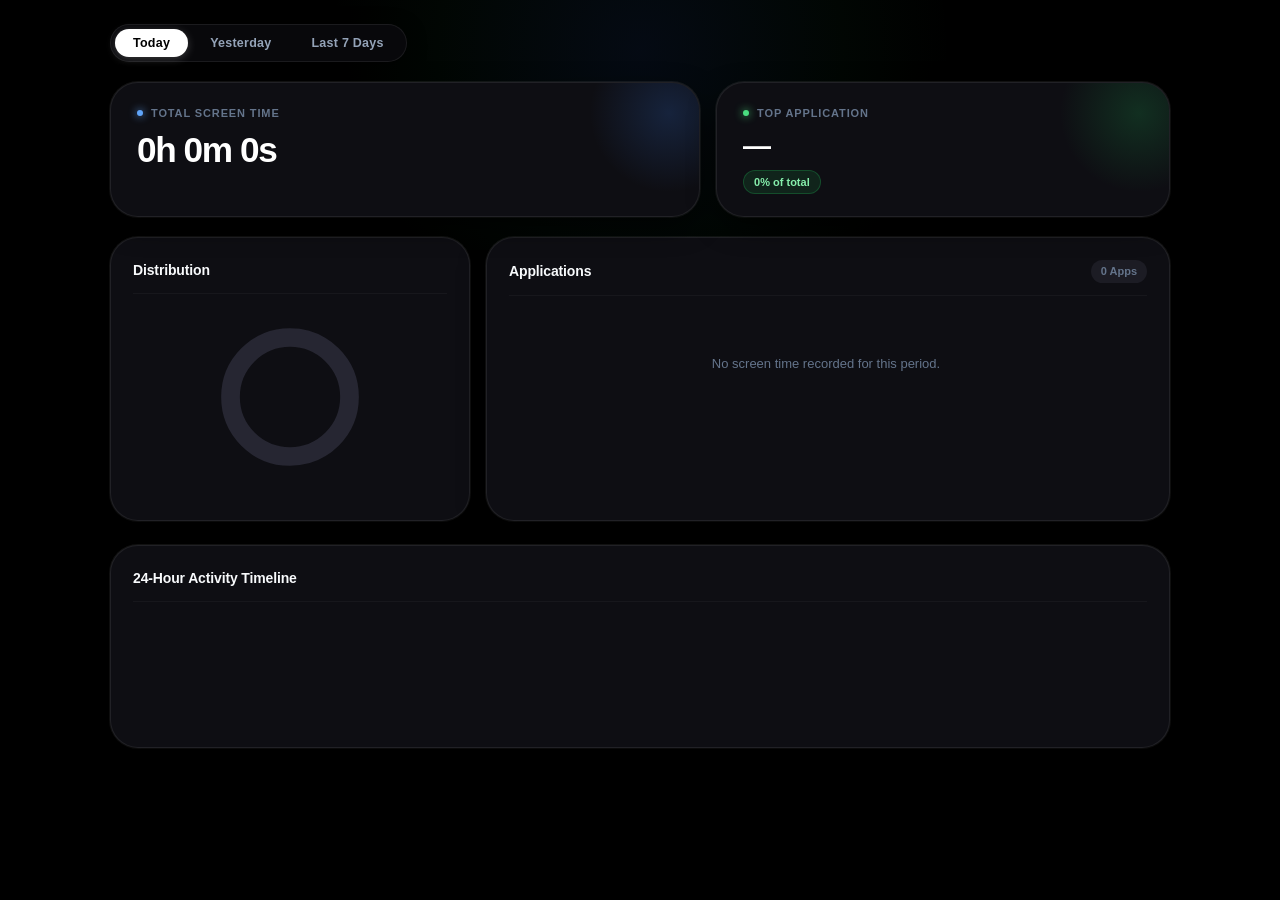
==== app/web/design1/index.html @ 98909b40 "feat: design1 AMOLED Material 3 Expressive UI trial" ====
<!DOCTYPE html>
<html lang="en">
<head>
  <meta charset="UTF-8">
  <meta name="viewport" content="width=device-width, initial-scale=1.0">
  <title>ScreenTime • AMOLED</title>
  <!-- Modular Feature Stylesheets -->
  <link rel="stylesheet" href="css/variables.css">
  <link rel="stylesheet" href="css/base.css">
  <link rel="stylesheet" href="css/components.css">
  <link rel="stylesheet" href="css/charts.css">
  <link rel="stylesheet" href="css/timeline.css">
</head>
<body>
  <div class="app-container">
    <!-- Floating Segmented Pill Tabs -->
    <div class="tabs-wrapper">
      <div class="segmented-pill-tabs">
        <button class="tab-pill active" data-range="today">Today</button>
        <button class="tab-pill" data-range="yesterday">Yesterday</button>
        <button class="tab-pill" data-range="7days">Last 7 Days</button>
      </div>
    </div>

    <!-- Asymmetric Hero Metric Cards -->
    <section class="metrics-banner">
      <div class="metric-hero-card primary-metric">
        <div class="metric-label-row">
          <span class="metric-micro-dot"></span>
          <span class="metric-label-text">Total Screen Time</span>
        </div>
        <div class="metric-display-num" id="totalTimeVal">0h 0m 0s</div>
      </div>

      <div class="metric-hero-card secondary-metric">
        <div class="metric-label-row">
          <span class="metric-micro-dot"></span>
          <span class="metric-label-text">Top Application</span>
        </div>
        <div class="metric-display-num" id="topAppVal">—</div>
        <div class="metric-chip-sub" id="topAppSub">0% of total</div>
      </div>
    </section>

    <!-- Main Content: Donut Gauge (Left) & Applications Flow (Right) -->
    <main class="dashboard-grid">
      <!-- Usage Distribution Panel -->
      <div class="m3-surface-card">
        <div class="card-header">
          <h2 class="card-title">Distribution</h2>
        </div>
        <div class="donut-gauge-wrapper">
          <div class="svg-donut-container">
            <svg id="donutSvg" viewBox="0 0 200 200" class="donut-svg">
              <circle cx="100" cy="100" r="70" class="donut-track-bg" />
              <g id="donutSegments"></g>
            </svg>
          </div>
          <div class="legend-list" id="chartLegend"></div>
        </div>
      </div>

      <!-- Application Breakdown List -->
      <div class="m3-surface-card">
        <div class="card-header">
          <h2 class="card-title">Applications</h2>
          <span class="card-pill-tag" id="appCountTag">0 Apps</span>
        </div>
        <div class="apps-flow-scroll" id="appsList">
          <div class="empty-notice">No screen time recorded for this period.</div>
        </div>
      </div>
    </main>

    <!-- 24-Hour Activity Timeline Panel -->
    <section class="m3-surface-card timeline-card" id="timelineSection">
      <div class="card-header">
        <h2 class="card-title">24-Hour Activity Timeline</h2>
      </div>
      <div class="timeline-pillars-grid" id="timelineContainer"></div>
    </section>
  </div>

  <script src="app.js"></script>
</body>
</html>
---- app/web/design1/css/variables.css ----
/* ==========================================================================
   Material 3 Expressive - AMOLED Design Tokens & Variables
   Palette Intention: Black (True Void), Blue (Primary/Active), Green (Vitality/Top),
   Red (High Consumption/Alert), White (Pure Specular Contrast)
   ========================================================================== */

:root {
  /* Surface Layers (AMOLED Pitch Black Foundation) */
  --md-sys-color-background: #000000;
  --md-sys-color-surface: #050507;
  --md-sys-color-surface-dim: #020203;
  --md-sys-color-surface-container-lowest: #08080b;
  --md-sys-color-surface-container-low: #0e0e13;
  --md-sys-color-surface-container: #14141a;
  --md-sys-color-surface-container-high: #1c1c24;
  --md-sys-color-surface-container-highest: #262632;
  
  /* Specular Boundaries & Outlines */
  --md-sys-color-outline: rgba(255, 255, 255, 0.08);
  --md-sys-color-outline-variant: rgba(255, 255, 255, 0.04);
  --md-sys-color-outline-focus: rgba(59, 130, 246, 0.5);

  /* Primary Blue Palette (Focus, Interaction, Total Duration) */
  --color-blue-400: #60a5fa;
  --color-blue-500: #3b82f6;
  --color-blue-600: #2563eb;
  --color-blue-container: rgba(59, 130, 246, 0.12);
  --color-blue-on-container: #93c5fd;

  /* Vitality Green Palette (Top Application, Active Positive Status) */
  --color-green-400: #4ade80;
  --color-green-500: #22c55e;
  --color-green-600: #16a34a;
  --color-green-container: rgba(34, 197, 94, 0.12);
  --color-green-on-container: #86efac;

  /* Alert / High-Consumption Red Palette (Intense Screen Time Alerts) */
  --color-red-400: #f87171;
  --color-red-500: #ef4444;
  --color-red-600: #dc2626;
  --color-red-container: rgba(239, 68, 68, 0.12);
  --color-red-on-container: #fca5a5;

  /* Specular High-Contrast Whites & Neutrals */
  --color-white: #ffffff;
  --md-sys-color-on-surface: #f8fafc;
  --md-sys-color-on-surface-variant: #94a3b8;
  --md-sys-color-muted: #64748b;

  /* Typography Scale (Material 3 Expressive) */
  --font-family-display: -apple-system, BlinkMacSystemFont, "SF Pro Display", "Inter", "Roboto Flex", "Segoe UI", sans-serif;
  --font-family-body: -apple-system, BlinkMacSystemFont, "SF Pro Text", "Inter", "Roboto", "Segoe UI", sans-serif;
  
  /* Corner Shapes (M3 Expressive Organic Curvature) */
  --radius-xs: 6px;
  --radius-sm: 10px;
  --radius-md: 16px;
  --radius-lg: 22px;
  --radius-xl: 28px;
  --radius-full: 9999px;

  /* Ambient Glows & Elevations */
  --elevation-surface: 0 4px 20px -2px rgba(0, 0, 0, 0.7);
  --elevation-card: 0 10px 30px -5px rgba(0, 0, 0, 0.8), 0 0 0 1px var(--md-sys-color-outline);
  --glow-blue: 0 0 35px -5px rgba(59, 130, 246, 0.25);
  --glow-green: 0 0 35px -5px rgba(34, 197, 94, 0.25);
}
---- app/web/design1/css/base.css ----
/* ==========================================================================
   Base Styles, Resets & Canvas Architecture
   ========================================================================== */

* {
  box-sizing: border-box;
  margin: 0;
  padding: 0;
  -webkit-font-smoothing: antialiased;
  -moz-osx-font-smoothing: grayscale;
}

body {
  background-color: var(--md-sys-color-background);
  color: var(--md-sys-color-on-surface);
  font-family: var(--font-family-body);
  font-size: 14px;
  line-height: 1.5;
  min-height: 100vh;
  padding: 24px 16px 40px;
  display: flex;
  justify-content: center;
  position: relative;
  overflow-x: hidden;
}

/* Ambient Radial Canvas Lighting */
body::before {
  content: "";
  position: fixed;
  top: -150px;
  left: 50%;
  transform: translateX(-50%);
  width: 800px;
  height: 400px;
  background: radial-gradient(circle, rgba(59, 130, 246, 0.08) 0%, rgba(34, 197, 94, 0.03) 45%, transparent 70%);
  pointer-events: none;
  z-index: 0;
}

.app-container {
  width: 100%;
  max-width: 1060px;
  display: flex;
  flex-direction: column;
  gap: 20px;
  position: relative;
  z-index: 1;
}

/* Custom AMOLED Scrollbars */
::-webkit-scrollbar {
  width: 5px;
  height: 5px;
}

::-webkit-scrollbar-track {
  background: var(--md-sys-color-background);
}

::-webkit-scrollbar-thumb {
  background: var(--md-sys-color-surface-container-highest);
  border-radius: var(--radius-full);
}

::-webkit-scrollbar-thumb:hover {
  background: var(--md-sys-color-muted);
}

::selection {
  background: var(--color-blue-500);
  color: #ffffff;
}
---- app/web/design1/css/components.css ----
/* ==========================================================================
   Material 3 Expressive - Segmented Tabs & Hero Metric Cards
   ========================================================================== */

/* --------------------------------------------------------------------------
   Floating Pill Segmented Tabs Bar
   -------------------------------------------------------------------------- */
.tabs-wrapper {
  display: flex;
  justify-content: flex-start;
  align-items: center;
}

.segmented-pill-tabs {
  display: inline-flex;
  gap: 4px;
  background: var(--md-sys-color-surface-container-lowest);
  border: 1px solid var(--md-sys-color-outline);
  padding: 4px;
  border-radius: var(--radius-full);
  box-shadow: var(--elevation-surface);
}

.tab-pill {
  background: transparent;
  border: none;
  color: var(--md-sys-color-on-surface-variant);
  font-family: var(--font-family-body);
  font-size: 12.5px;
  font-weight: 600;
  letter-spacing: 0.02em;
  padding: 7px 18px;
  border-radius: var(--radius-full);
  cursor: pointer;
  transition: all 0.22s cubic-bezier(0.4, 0, 0.2, 1);
  user-select: none;
}

.tab-pill:hover {
  color: var(--color-white);
  background: rgba(255, 255, 255, 0.04);
}

.tab-pill.active {
  background: var(--color-white);
  color: #000000;
  font-weight: 700;
  box-shadow: 0 2px 10px rgba(255, 255, 255, 0.2);
}

/* --------------------------------------------------------------------------
   Hero Metric Cards (Asymmetric 2-Column Banner)
   -------------------------------------------------------------------------- */
.metrics-banner {
  display: grid;
  grid-template-columns: 1.3fr 1fr;
  gap: 16px;
}

@media (max-width: 740px) {
  .metrics-banner {
    grid-template-columns: 1fr;
  }
}

.metric-hero-card {
  background: var(--md-sys-color-surface-container-low);
  border: 1px solid var(--md-sys-color-outline);
  border-radius: var(--radius-xl);
  padding: 22px 26px;
  position: relative;
  overflow: hidden;
  box-shadow: var(--elevation-card);
  transition: border-color 0.25s ease, transform 0.25s ease;
}

.metric-hero-card:hover {
  border-color: rgba(255, 255, 255, 0.16);
  transform: translateY(-2px);
}

/* Total Time Highlight Glow */
.metric-hero-card.primary-metric::after {
  content: "";
  position: absolute;
  top: -50px;
  right: -50px;
  width: 160px;
  height: 160px;
  background: radial-gradient(circle, rgba(59, 130, 246, 0.18) 0%, transparent 70%);
  pointer-events: none;
}

/* Top App Vitality Glow */
.metric-hero-card.secondary-metric::after {
  content: "";
  position: absolute;
  top: -50px;
  right: -50px;
  width: 160px;
  height: 160px;
  background: radial-gradient(circle, rgba(34, 197, 94, 0.18) 0%, transparent 70%);
  pointer-events: none;
}

.metric-label-row {
  display: flex;
  align-items: center;
  gap: 8px;
  margin-bottom: 8px;
}

.metric-micro-dot {
  width: 6px;
  height: 6px;
  border-radius: var(--radius-full);
}

.primary-metric .metric-micro-dot {
  background: var(--color-blue-400);
  box-shadow: 0 0 8px var(--color-blue-400);
}

.secondary-metric .metric-micro-dot {
  background: var(--color-green-400);
  box-shadow: 0 0 8px var(--color-green-400);
}

.metric-label-text {
  font-size: 11px;
  font-weight: 700;
  text-transform: uppercase;
  letter-spacing: 0.08em;
  color: var(--md-sys-color-muted);
}

.metric-display-num {
  font-family: var(--font-family-display);
  font-size: 2.2rem;
  font-weight: 800;
  letter-spacing: -0.04em;
  color: var(--color-white);
  line-height: 1.15;
  font-feature-settings: "tnum" 1;
}

.primary-metric .metric-display-num {
  background: linear-gradient(135deg, #ffffff 40%, var(--color-blue-400) 100%);
  -webkit-background-clip: text;
  -webkit-text-fill-color: transparent;
}

.secondary-metric .metric-display-num {
  font-size: 1.75rem;
  white-space: nowrap;
  overflow: hidden;
  text-overflow: ellipsis;
}

.metric-chip-sub {
  display: inline-flex;
  align-items: center;
  gap: 6px;
  margin-top: 8px;
  background: var(--color-green-container);
  border: 1px solid rgba(34, 197, 94, 0.25);
  color: var(--color-green-on-container);
  font-size: 11px;
  font-weight: 700;
  padding: 3px 10px;
  border-radius: var(--radius-full);
}
---- app/web/design1/css/charts.css ----
/* ==========================================================================
   Material 3 Expressive - Charts, Donut Gauge & Application Breakdown
   ========================================================================== */

/* --------------------------------------------------------------------------
   Main 2-Column Dashboard Grid
   -------------------------------------------------------------------------- */
.dashboard-grid {
  display: grid;
  grid-template-columns: 360px 1fr;
  gap: 16px;
}

@media (max-width: 860px) {
  .dashboard-grid {
    grid-template-columns: 1fr;
  }
}

.m3-surface-card {
  background: var(--md-sys-color-surface-container-low);
  border: 1px solid var(--md-sys-color-outline);
  border-radius: var(--radius-xl);
  padding: 22px;
  box-shadow: var(--elevation-card);
  display: flex;
  flex-direction: column;
}

.card-header {
  display: flex;
  justify-content: space-between;
  align-items: center;
  margin-bottom: 18px;
  padding-bottom: 12px;
  border-bottom: 1px solid var(--md-sys-color-outline-variant);
}

.card-title {
  font-family: var(--font-family-display);
  font-size: 14px;
  font-weight: 700;
  letter-spacing: -0.01em;
  color: var(--md-sys-color-on-surface);
}

.card-pill-tag {
  font-size: 11px;
  font-weight: 700;
  color: var(--md-sys-color-muted);
  background: var(--md-sys-color-surface-container-high);
  padding: 3px 10px;
  border-radius: var(--radius-full);
}

/* --------------------------------------------------------------------------
   SVG Donut Gauge & Legend (Left Panel)
   -------------------------------------------------------------------------- */
.donut-gauge-wrapper {
  display: flex;
  flex-direction: column;
  align-items: center;
  gap: 16px;
}

.svg-donut-container {
  width: 170px;
  height: 170px;
  position: relative;
}

.donut-svg {
  width: 100%;
  height: 100%;
  transform: rotate(-90deg);
}

.donut-track-bg {
  fill: none;
  stroke: var(--md-sys-color-surface-container-highest);
  stroke-width: 22;
}

.donut-arc-segment {
  fill: none;
  stroke-width: 22;
  stroke-linecap: round;
  transition: stroke-dasharray 0.5s cubic-bezier(0.4, 0, 0.2, 1);
}

/* Compact Vertical Legend */
.legend-list {
  width: 100%;
  display: flex;
  flex-direction: column;
  gap: 6px;
  max-height: 260px;
  overflow-y: auto;
  padding-right: 2px;
}

.legend-row {
  display: flex;
  justify-content: space-between;
  align-items: center;
  font-size: 12px;
  padding: 4px 6px;
  border-radius: var(--radius-xs);
  transition: background 0.15s;
}

.legend-row:hover {
  background: rgba(255, 255, 255, 0.03);
}

.legend-left {
  display: flex;
  align-items: center;
  gap: 8px;
  overflow: hidden;
  text-overflow: ellipsis;
  white-space: nowrap;
}

.legend-squircle {
  width: 9px;
  height: 9px;
  border-radius: 3px;
  flex-shrink: 0;
}

.legend-app-name {
  color: var(--md-sys-color-on-surface-variant);
  overflow: hidden;
  text-overflow: ellipsis;
  white-space: nowrap;
  font-weight: 500;
}

.legend-pct-val {
  font-family: var(--font-family-display);
  font-weight: 700;
  color: var(--color-white);
  font-feature-settings: "tnum" 1;
}

/* --------------------------------------------------------------------------
   Ranked Application Breakdown List (Right Panel)
   -------------------------------------------------------------------------- */
.apps-flow-scroll {
  display: flex;
  flex-direction: column;
  gap: 8px;
  max-height: 420px;
  overflow-y: auto;
  padding-right: 4px;
}

.app-card-row {
  display: flex;
  flex-direction: column;
  gap: 6px;
  background: var(--md-sys-color-surface-container);
  border: 1px solid var(--md-sys-color-outline-variant);
  padding: 10px 14px;
  border-radius: var(--radius-md);
  transition: all 0.2s cubic-bezier(0.4, 0, 0.2, 1);
}

.app-card-row:hover {
  background: var(--md-sys-color-surface-container-high);
  border-color: rgba(255, 255, 255, 0.12);
  transform: translateX(2px);
}

.app-card-meta-line {
  display: flex;
  justify-content: space-between;
  align-items: center;
}

.app-meta-left {
  display: flex;
  align-items: center;
  gap: 10px;
}

.app-vertical-pill {
  width: 4px;
  height: 24px;
  border-radius: var(--radius-full);
  flex-shrink: 0;
}

.app-title-group {
  display: flex;
  flex-direction: column;
}

.app-primary-name {
  font-size: 13px;
  font-weight: 600;
  color: var(--color-white);
}

.app-exe-subtext {
  font-size: 10.5px;
  color: var(--md-sys-color-muted);
}

.app-metrics-right {
  display: flex;
  align-items: center;
  gap: 8px;
}

.app-duration-val {
  font-family: var(--font-family-display);
  font-size: 13px;
  font-weight: 700;
  color: var(--color-white);
  font-feature-settings: "tnum" 1;
}

.app-pct-pill-tag {
  font-size: 10.5px;
  font-weight: 700;
  background: var(--md-sys-color-surface-container-highest);
  color: var(--color-blue-400);
  padding: 2px 7px;
  border-radius: var(--radius-full);
  min-width: 42px;
  text-align: center;
}

/* Expressive Progress Track */
.m3-progress-track {
  width: 100%;
  height: 4px;
  background: var(--md-sys-color-surface-container-highest);
  border-radius: var(--radius-full);
  overflow: hidden;
}

.m3-progress-fill {
  height: 100%;
  border-radius: var(--radius-full);
  transition: width 0.5s cubic-bezier(0.4, 0, 0.2, 1);
}

.empty-notice {
  text-align: center;
  color: var(--md-sys-color-muted);
  padding: 40px 20px;
  font-size: 13px;
}
---- app/web/design1/css/timeline.css ----
/* ==========================================================================
   Material 3 Expressive - 24-Hour Activity Timeline
   ========================================================================== */

.timeline-card {
  margin-top: 4px;
}

.timeline-pillars-grid {
  display: flex;
  align-items: flex-end;
  gap: 4px;
  height: 105px;
  padding: 10px 0 4px;
}

.timeline-pillar-col {
  flex: 1;
  display: flex;
  flex-direction: column;
  align-items: center;
  height: 100%;
  justify-content: flex-end;
}

.timeline-bar-holder {
  width: 100%;
  height: 80px;
  display: flex;
  align-items: flex-end;
}

.timeline-pillar-bar {
  width: 100%;
  min-height: 3px;
  background: var(--md-sys-color-surface-container-highest);
  border-radius: var(--radius-full) var(--radius-full) 0 0;
  transition: height 0.4s cubic-bezier(0.4, 0, 0.2, 1), background-color 0.2s;
  cursor: pointer;
}

.timeline-pillar-bar.active-hour {
  background: linear-gradient(180deg, var(--color-blue-400), var(--color-blue-600));
  box-shadow: 0 -2px 10px rgba(59, 130, 246, 0.3);
}

.timeline-pillar-bar:hover {
  background: linear-gradient(180deg, #93c5fd, var(--color-blue-400));
}

.timeline-hour-tick {
  font-family: var(--font-family-display);
  font-size: 10px;
  font-weight: 600;
  color: var(--md-sys-color-muted);
  margin-top: 6px;
  user-select: none;
}
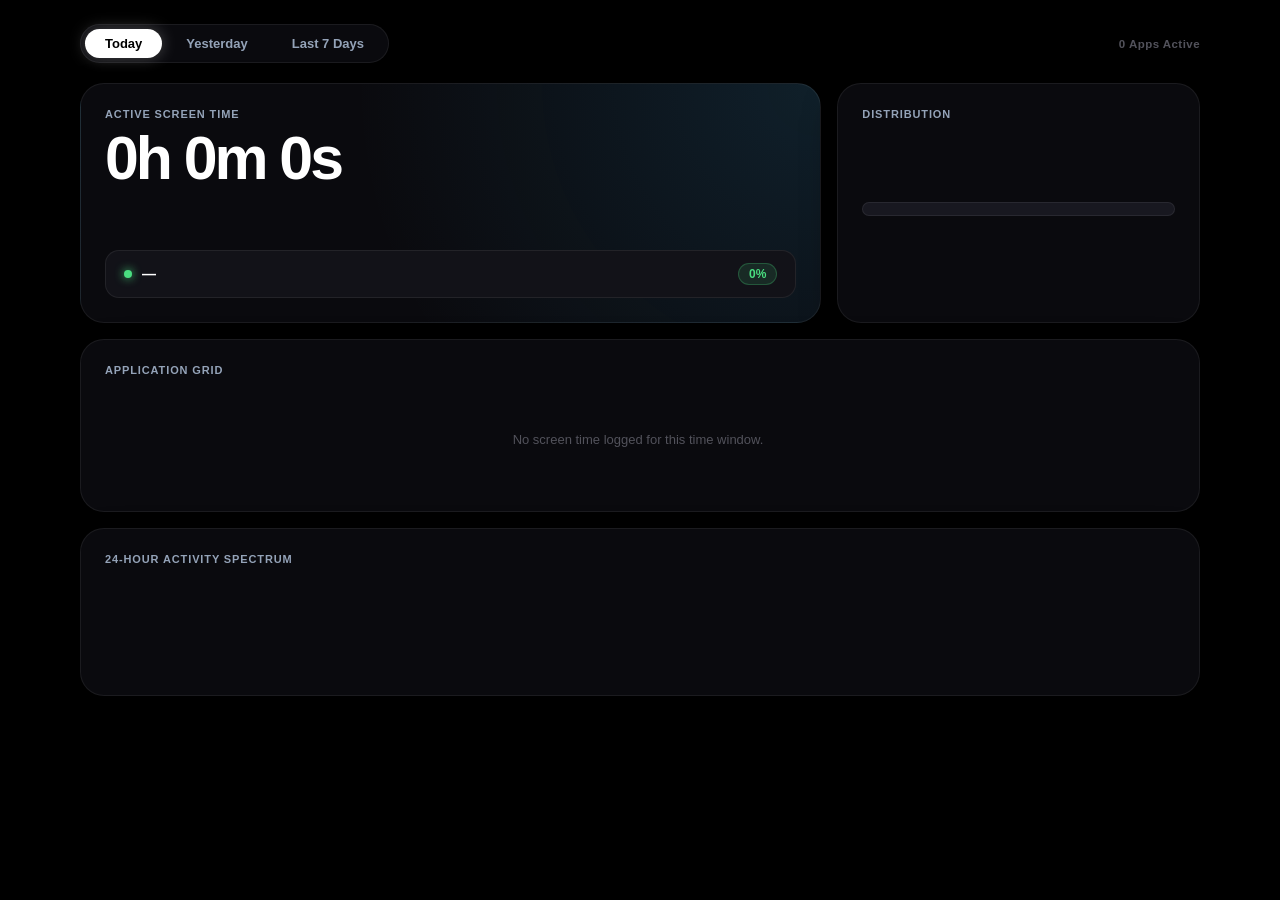
==== commit d27e58ea: "refactor(design1): radical Bento Grid redesign with Horizon Meter, App Tiles and Spectrum Heatmap" ====
--- a/app/web/design1/index.html
+++ b/app/web/design1/index.html
@@ -3,8 +3,8 @@
 <head>
   <meta charset="UTF-8">
   <meta name="viewport" content="width=device-width, initial-scale=1.0">
-  <title>ScreenTime • AMOLED</title>
-  <!-- Modular Feature Stylesheets -->
+  <title>ScreenTime • AMOLED Bento</title>
+  <!-- Modular Bento Feature Stylesheets -->
   <link rel="stylesheet" href="css/variables.css">
   <link rel="stylesheet" href="css/base.css">
   <link rel="stylesheet" href="css/components.css">
@@ -12,73 +12,62 @@
   <link rel="stylesheet" href="css/timeline.css">
 </head>
 <body>
-  <div class="app-container">
-    <!-- Floating Segmented Pill Tabs -->
-    <div class="tabs-wrapper">
-      <div class="segmented-pill-tabs">
-        <button class="tab-pill active" data-range="today">Today</button>
-        <button class="tab-pill" data-range="yesterday">Yesterday</button>
-        <button class="tab-pill" data-range="7days">Last 7 Days</button>
+  <div class="bento-app">
+    <!-- Top Floating Segmented Dock -->
+    <div class="bento-nav-dock">
+      <div class="pill-group">
+        <button class="pill-btn active" data-range="today">Today</button>
+        <button class="pill-btn" data-range="yesterday">Yesterday</button>
+        <button class="pill-btn" data-range="7days">Last 7 Days</button>
       </div>
+      <span class="dock-badge" id="appCountTag">0 Apps Active</span>
     </div>
 
-    <!-- Asymmetric Hero Metric Cards -->
-    <section class="metrics-banner">
-      <div class="metric-hero-card primary-metric">
-        <div class="metric-label-row">
-          <span class="metric-micro-dot"></span>
-          <span class="metric-label-text">Total Screen Time</span>
+    <!-- Main Bento Grid -->
+    <main class="bento-main-grid">
+      <!-- 1. Hero Focus Bento (2 Columns) -->
+      <div class="bento-card hero-focus-bento">
+        <div class="hero-main-content">
+          <div class="bento-title-label">Active Screen Time</div>
+          <div class="hero-big-timer" id="totalTimeVal">0h 0m 0s</div>
         </div>
-        <div class="metric-display-num" id="totalTimeVal">0h 0m 0s</div>
-      </div>
 
-      <div class="metric-hero-card secondary-metric">
-        <div class="metric-label-row">
-          <span class="metric-micro-dot"></span>
-          <span class="metric-label-text">Top Application</span>
-        </div>
-        <div class="metric-display-num" id="topAppVal">—</div>
-        <div class="metric-chip-sub" id="topAppSub">0% of total</div>
-      </div>
-    </section>
-
-    <!-- Main Content: Donut Gauge (Left) & Applications Flow (Right) -->
-    <main class="dashboard-grid">
-      <!-- Usage Distribution Panel -->
-      <div class="m3-surface-card">
-        <div class="card-header">
-          <h2 class="card-title">Distribution</h2>
-        </div>
-        <div class="donut-gauge-wrapper">
-          <div class="svg-donut-container">
-            <svg id="donutSvg" viewBox="0 0 200 200" class="donut-svg">
-              <circle cx="100" cy="100" r="70" class="donut-track-bg" />
-              <g id="donutSegments"></g>
-            </svg>
+        <div class="hero-top-app-strip">
+          <div class="top-app-left">
+            <span class="top-app-dot"></span>
+            <span class="top-app-name-text" id="topAppVal">—</span>
           </div>
-          <div class="legend-list" id="chartLegend"></div>
+          <span class="top-app-pill-stat" id="topAppSub">0%</span>
         </div>
       </div>
 
-      <!-- Application Breakdown List -->
-      <div class="m3-surface-card">
-        <div class="card-header">
-          <h2 class="card-title">Applications</h2>
-          <span class="card-pill-tag" id="appCountTag">0 Apps</span>
+      <!-- 2. Multi-Segment Distribution Bento (1 Column) -->
+      <div class="bento-card distribution-bento">
+        <div class="bento-header">
+          <span class="bento-title-label">Distribution</span>
         </div>
-        <div class="apps-flow-scroll" id="appsList">
-          <div class="empty-notice">No screen time recorded for this period.</div>
+        <div class="horizon-meter-bar" id="horizonMeter"></div>
+        <div class="meter-legend-list" id="chartLegend"></div>
+      </div>
+
+      <!-- 3. Applications Grid Bento (3 Columns) -->
+      <div class="bento-card apps-grid-bento">
+        <div class="bento-header">
+          <span class="bento-title-label">Application Grid</span>
+        </div>
+        <div class="apps-tiles-container" id="appsList">
+          <div class="empty-tile-notice">No screen time logged for this time window.</div>
         </div>
       </div>
+
+      <!-- 4. 24-Hour Spectrum Heatmap Bento (3 Columns) -->
+      <div class="bento-card timeline-bento" id="timelineSection">
+        <div class="bento-header">
+          <span class="bento-title-label">24-Hour Activity Spectrum</span>
+        </div>
+        <div class="timeline-heat-matrix" id="timelineContainer"></div>
+      </div>
     </main>
-
-    <!-- 24-Hour Activity Timeline Panel -->
-    <section class="m3-surface-card timeline-card" id="timelineSection">
-      <div class="card-header">
-        <h2 class="card-title">24-Hour Activity Timeline</h2>
-      </div>
-      <div class="timeline-pillars-grid" id="timelineContainer"></div>
-    </section>
   </div>
 
   <script src="app.js"></script>
--- a/app/web/design1/css/variables.css
+++ b/app/web/design1/css/variables.css
@@ -1,67 +1,45 @@
 /* ==========================================================================
-   Material 3 Expressive - AMOLED Design Tokens & Variables
-   Palette Intention: Black (True Void), Blue (Primary/Active), Green (Vitality/Top),
-   Red (High Consumption/Alert), White (Pure Specular Contrast)
+   AMOLED M3 Expressive Bento Tokens
+   Primary: Black (#000000), Blue (#2563eb / #38bdf8), Green (#16a34a / #4ade80),
+   Red (#dc2626 / #f87171), White (#ffffff)
    ========================================================================== */
 
 :root {
-  /* Surface Layers (AMOLED Pitch Black Foundation) */
-  --md-sys-color-background: #000000;
-  --md-sys-color-surface: #050507;
-  --md-sys-color-surface-dim: #020203;
-  --md-sys-color-surface-container-lowest: #08080b;
-  --md-sys-color-surface-container-low: #0e0e13;
-  --md-sys-color-surface-container: #14141a;
-  --md-sys-color-surface-container-high: #1c1c24;
-  --md-sys-color-surface-container-highest: #262632;
+  --bg-amoled: #000000;
+  --surface-bento: #0a0a0e;
+  --surface-bento-sub: #121218;
+  --surface-tile: #181820;
+  --surface-tile-hover: #22222c;
   
-  /* Specular Boundaries & Outlines */
-  --md-sys-color-outline: rgba(255, 255, 255, 0.08);
-  --md-sys-color-outline-variant: rgba(255, 255, 255, 0.04);
-  --md-sys-color-outline-focus: rgba(59, 130, 246, 0.5);
+  --border-subtle: rgba(255, 255, 255, 0.07);
+  --border-active: rgba(56, 189, 248, 0.4);
 
-  /* Primary Blue Palette (Focus, Interaction, Total Duration) */
-  --color-blue-400: #60a5fa;
-  --color-blue-500: #3b82f6;
-  --color-blue-600: #2563eb;
-  --color-blue-container: rgba(59, 130, 246, 0.12);
-  --color-blue-on-container: #93c5fd;
+  /* Primary Blue */
+  --blue-primary: #38bdf8;
+  --blue-deep: #1d4ed8;
+  --blue-glow: rgba(56, 189, 248, 0.2);
 
-  /* Vitality Green Palette (Top Application, Active Positive Status) */
-  --color-green-400: #4ade80;
-  --color-green-500: #22c55e;
-  --color-green-600: #16a34a;
-  --color-green-container: rgba(34, 197, 94, 0.12);
-  --color-green-on-container: #86efac;
+  /* Vitality Green */
+  --green-primary: #4ade80;
+  --green-deep: #15803d;
+  --green-glow: rgba(74, 222, 128, 0.2);
 
-  /* Alert / High-Consumption Red Palette (Intense Screen Time Alerts) */
-  --color-red-400: #f87171;
-  --color-red-500: #ef4444;
-  --color-red-600: #dc2626;
-  --color-red-container: rgba(239, 68, 68, 0.12);
-  --color-red-on-container: #fca5a5;
+  /* Alert Red */
+  --red-primary: #f87171;
+  --red-deep: #b91c1c;
+  --red-glow: rgba(248, 113, 113, 0.2);
 
-  /* Specular High-Contrast Whites & Neutrals */
-  --color-white: #ffffff;
-  --md-sys-color-on-surface: #f8fafc;
-  --md-sys-color-on-surface-variant: #94a3b8;
-  --md-sys-color-muted: #64748b;
+  /* Specular White & Greys */
+  --text-pure: #ffffff;
+  --text-dim: #94a3b8;
+  --text-muted: #52525b;
 
-  /* Typography Scale (Material 3 Expressive) */
-  --font-family-display: -apple-system, BlinkMacSystemFont, "SF Pro Display", "Inter", "Roboto Flex", "Segoe UI", sans-serif;
-  --font-family-body: -apple-system, BlinkMacSystemFont, "SF Pro Text", "Inter", "Roboto", "Segoe UI", sans-serif;
-  
-  /* Corner Shapes (M3 Expressive Organic Curvature) */
-  --radius-xs: 6px;
-  --radius-sm: 10px;
-  --radius-md: 16px;
-  --radius-lg: 22px;
-  --radius-xl: 28px;
-  --radius-full: 9999px;
+  --font-display: "SF Pro Display", -apple-system, BlinkMacSystemFont, "Inter", "Segoe UI", sans-serif;
+  --font-mono: "SF Mono", "Consolas", monospace;
 
-  /* Ambient Glows & Elevations */
-  --elevation-surface: 0 4px 20px -2px rgba(0, 0, 0, 0.7);
-  --elevation-card: 0 10px 30px -5px rgba(0, 0, 0, 0.8), 0 0 0 1px var(--md-sys-color-outline);
-  --glow-blue: 0 0 35px -5px rgba(59, 130, 246, 0.25);
-  --glow-green: 0 0 35px -5px rgba(34, 197, 94, 0.25);
+  --radius-bento: 24px;
+  --radius-tile: 14px;
+  --radius-pill: 9999px;
+
+  --shadow-bento: 0 16px 40px -10px rgba(0, 0, 0, 0.95);
 }
--- a/app/web/design1/css/base.css
+++ b/app/web/design1/css/base.css
@@ -1,5 +1,5 @@
 /* ==========================================================================
-   Base Styles, Resets & Canvas Architecture
+   AMOLED Canvas & Bento Container Layout
    ========================================================================== */
 
 * {
@@ -7,67 +7,85 @@
   margin: 0;
   padding: 0;
   -webkit-font-smoothing: antialiased;
-  -moz-osx-font-smoothing: grayscale;
 }
 
 body {
-  background-color: var(--md-sys-color-background);
-  color: var(--md-sys-color-on-surface);
-  font-family: var(--font-family-body);
+  background-color: var(--bg-amoled);
+  color: var(--text-pure);
+  font-family: var(--font-display);
   font-size: 14px;
-  line-height: 1.5;
   min-height: 100vh;
-  padding: 24px 16px 40px;
+  padding: 24px 16px 60px;
   display: flex;
   justify-content: center;
-  position: relative;
-  overflow-x: hidden;
 }
 
-/* Ambient Radial Canvas Lighting */
-body::before {
-  content: "";
-  position: fixed;
-  top: -150px;
-  left: 50%;
-  transform: translateX(-50%);
-  width: 800px;
-  height: 400px;
-  background: radial-gradient(circle, rgba(59, 130, 246, 0.08) 0%, rgba(34, 197, 94, 0.03) 45%, transparent 70%);
-  pointer-events: none;
-  z-index: 0;
+.bento-app {
+  width: 100%;
+  max-width: 1120px;
+  display: flex;
+  flex-direction: column;
+  gap: 16px;
 }
 
-.app-container {
-  width: 100%;
-  max-width: 1060px;
-  display: flex;
-  flex-direction: column;
-  gap: 20px;
-  position: relative;
-  z-index: 1;
+/* --------------------------------------------------------------------------
+   Bento Grid Layout: Dynamic Modular Structure
+   -------------------------------------------------------------------------- */
+.bento-main-grid {
+  display: grid;
+  grid-template-columns: 1fr 1fr 1fr;
+  grid-auto-rows: minmax(auto, auto);
+  gap: 16px;
 }
 
-/* Custom AMOLED Scrollbars */
-::-webkit-scrollbar {
-  width: 5px;
-  height: 5px;
+/* Responsive breakpoint */
+@media (max-width: 960px) {
+  .bento-main-grid {
+    grid-template-columns: 1fr 1fr;
+  }
 }
 
-::-webkit-scrollbar-track {
-  background: var(--md-sys-color-background);
+@media (max-width: 680px) {
+  .bento-main-grid {
+    grid-template-columns: 1fr;
+  }
 }
 
-::-webkit-scrollbar-thumb {
-  background: var(--md-sys-color-surface-container-highest);
-  border-radius: var(--radius-full);
+.bento-card {
+  background: var(--surface-bento);
+  border: 1px solid var(--border-subtle);
+  border-radius: var(--radius-bento);
+  padding: 24px;
+  position: relative;
+  overflow: hidden;
+  box-shadow: var(--shadow-bento);
+  transition: border-color 0.25s, transform 0.25s;
 }
 
-::-webkit-scrollbar-thumb:hover {
-  background: var(--md-sys-color-muted);
+.bento-card:hover {
+  border-color: rgba(255, 255, 255, 0.14);
 }
 
-::selection {
-  background: var(--color-blue-500);
-  color: #ffffff;
+.bento-header {
+  display: flex;
+  justify-content: space-between;
+  align-items: center;
+  margin-bottom: 16px;
 }
+
+.bento-title-label {
+  font-size: 11px;
+  font-weight: 700;
+  text-transform: uppercase;
+  letter-spacing: 0.08em;
+  color: var(--text-dim);
+}
+
+.bento-tag {
+  font-size: 11px;
+  font-weight: 700;
+  background: var(--surface-tile);
+  color: var(--blue-primary);
+  padding: 3px 10px;
+  border-radius: var(--radius-pill);
+}
--- a/app/web/design1/css/components.css
+++ b/app/web/design1/css/components.css
@@ -1,172 +1,216 @@
 /* ==========================================================================
-   Material 3 Expressive - Segmented Tabs & Hero Metric Cards
+   Bento Components: Pill Navigation, Hero Focus & Multi-Segment Meter
    ========================================================================== */
 
 /* --------------------------------------------------------------------------
-   Floating Pill Segmented Tabs Bar
+   Top Floating Segmented Dock
    -------------------------------------------------------------------------- */
-.tabs-wrapper {
-  display: flex;
-  justify-content: flex-start;
-  align-items: center;
-}
-
-.segmented-pill-tabs {
+.bento-nav-dock {
+  display: flex;
+  justify-content: space-between;
+  align-items: center;
+  margin-bottom: 4px;
+}
+
+.pill-group {
   display: inline-flex;
   gap: 4px;
-  background: var(--md-sys-color-surface-container-lowest);
-  border: 1px solid var(--md-sys-color-outline);
+  background: var(--surface-bento);
+  border: 1px solid var(--border-subtle);
   padding: 4px;
-  border-radius: var(--radius-full);
-  box-shadow: var(--elevation-surface);
-}
-
-.tab-pill {
+  border-radius: var(--radius-pill);
+}
+
+.pill-btn {
   background: transparent;
   border: none;
-  color: var(--md-sys-color-on-surface-variant);
-  font-family: var(--font-family-body);
-  font-size: 12.5px;
+  color: var(--text-dim);
+  font-family: var(--font-display);
+  font-size: 13px;
   font-weight: 600;
-  letter-spacing: 0.02em;
-  padding: 7px 18px;
-  border-radius: var(--radius-full);
+  padding: 7px 20px;
+  border-radius: var(--radius-pill);
   cursor: pointer;
-  transition: all 0.22s cubic-bezier(0.4, 0, 0.2, 1);
-  user-select: none;
-}
-
-.tab-pill:hover {
-  color: var(--color-white);
+  transition: all 0.2s cubic-bezier(0.4, 0, 0.2, 1);
+}
+
+.pill-btn:hover {
+  color: var(--text-pure);
   background: rgba(255, 255, 255, 0.04);
 }
 
-.tab-pill.active {
-  background: var(--color-white);
+.pill-btn.active {
+  background: var(--text-pure);
   color: #000000;
-  font-weight: 700;
-  box-shadow: 0 2px 10px rgba(255, 255, 255, 0.2);
+  font-weight: 800;
+  box-shadow: 0 0 16px rgba(255, 255, 255, 0.25);
+}
+
+.dock-badge {
+  font-size: 11.5px;
+  color: var(--text-muted);
+  font-weight: 600;
+  letter-spacing: 0.04em;
 }
 
 /* --------------------------------------------------------------------------
-   Hero Metric Cards (Asymmetric 2-Column Banner)
+   Hero Focus Bento Card (Spans 2 Columns)
    -------------------------------------------------------------------------- */
-.metrics-banner {
-  display: grid;
-  grid-template-columns: 1.3fr 1fr;
-  gap: 16px;
-}
-
-@media (max-width: 740px) {
-  .metrics-banner {
-    grid-template-columns: 1fr;
+.hero-focus-bento {
+  grid-column: span 2;
+  display: flex;
+  flex-direction: column;
+  justify-content: space-between;
+  min-height: 240px;
+  background: radial-gradient(circle at 100% 0%, rgba(56, 189, 248, 0.12) 0%, transparent 60%),
+              var(--surface-bento);
+}
+
+@media (max-width: 960px) {
+  .hero-focus-bento {
+    grid-column: span 2;
   }
 }
 
-.metric-hero-card {
-  background: var(--md-sys-color-surface-container-low);
-  border: 1px solid var(--md-sys-color-outline);
-  border-radius: var(--radius-xl);
-  padding: 22px 26px;
-  position: relative;
-  overflow: hidden;
-  box-shadow: var(--elevation-card);
-  transition: border-color 0.25s ease, transform 0.25s ease;
-}
-
-.metric-hero-card:hover {
-  border-color: rgba(255, 255, 255, 0.16);
-  transform: translateY(-2px);
-}
-
-/* Total Time Highlight Glow */
-.metric-hero-card.primary-metric::after {
-  content: "";
-  position: absolute;
-  top: -50px;
-  right: -50px;
-  width: 160px;
-  height: 160px;
-  background: radial-gradient(circle, rgba(59, 130, 246, 0.18) 0%, transparent 70%);
-  pointer-events: none;
-}
-
-/* Top App Vitality Glow */
-.metric-hero-card.secondary-metric::after {
-  content: "";
-  position: absolute;
-  top: -50px;
-  right: -50px;
-  width: 160px;
-  height: 160px;
-  background: radial-gradient(circle, rgba(34, 197, 94, 0.18) 0%, transparent 70%);
-  pointer-events: none;
-}
-
-.metric-label-row {
-  display: flex;
-  align-items: center;
+@media (max-width: 680px) {
+  .hero-focus-bento {
+    grid-column: span 1;
+  }
+}
+
+.hero-main-content {
+  display: flex;
+  flex-direction: column;
   gap: 8px;
-  margin-bottom: 8px;
-}
-
-.metric-micro-dot {
-  width: 6px;
-  height: 6px;
-  border-radius: var(--radius-full);
-}
-
-.primary-metric .metric-micro-dot {
-  background: var(--color-blue-400);
-  box-shadow: 0 0 8px var(--color-blue-400);
-}
-
-.secondary-metric .metric-micro-dot {
-  background: var(--color-green-400);
-  box-shadow: 0 0 8px var(--color-green-400);
-}
-
-.metric-label-text {
-  font-size: 11px;
-  font-weight: 700;
-  text-transform: uppercase;
-  letter-spacing: 0.08em;
-  color: var(--md-sys-color-muted);
-}
-
-.metric-display-num {
-  font-family: var(--font-family-display);
-  font-size: 2.2rem;
+}
+
+.hero-big-timer {
+  font-size: 3.8rem;
   font-weight: 800;
-  letter-spacing: -0.04em;
-  color: var(--color-white);
-  line-height: 1.15;
-  font-feature-settings: "tnum" 1;
-}
-
-.primary-metric .metric-display-num {
-  background: linear-gradient(135deg, #ffffff 40%, var(--color-blue-400) 100%);
+  letter-spacing: -0.05em;
+  line-height: 1;
+  background: linear-gradient(135deg, #ffffff 45%, var(--blue-primary) 100%);
   -webkit-background-clip: text;
   -webkit-text-fill-color: transparent;
-}
-
-.secondary-metric .metric-display-num {
-  font-size: 1.75rem;
-  white-space: nowrap;
+  font-feature-settings: "tnum" 1;
+}
+
+/* Integrated Top App Badge inside Hero Card */
+.hero-top-app-strip {
+  display: flex;
+  align-items: center;
+  justify-content: space-between;
+  margin-top: 24px;
+  background: var(--surface-bento-sub);
+  border: 1px solid var(--border-subtle);
+  padding: 12px 18px;
+  border-radius: var(--radius-tile);
+}
+
+.top-app-left {
+  display: flex;
+  align-items: center;
+  gap: 10px;
+}
+
+.top-app-dot {
+  width: 8px;
+  height: 8px;
+  border-radius: var(--radius-pill);
+  background: var(--green-primary);
+  box-shadow: 0 0 10px var(--green-primary);
+}
+
+.top-app-name-text {
+  font-size: 14px;
+  font-weight: 700;
+  color: var(--text-pure);
+}
+
+.top-app-pill-stat {
+  font-size: 12px;
+  font-weight: 700;
+  color: var(--green-primary);
+  background: rgba(74, 222, 128, 0.12);
+  border: 1px solid rgba(74, 222, 128, 0.25);
+  padding: 3px 10px;
+  border-radius: var(--radius-pill);
+}
+
+/* --------------------------------------------------------------------------
+   Multi-Segment Stacked Horizon Meter Bento (Spans 1 Column)
+   -------------------------------------------------------------------------- */
+.distribution-bento {
+  grid-column: span 1;
+  display: flex;
+  flex-direction: column;
+  justify-content: space-between;
+}
+
+@media (max-width: 680px) {
+  .distribution-bento {
+    grid-column: span 1;
+  }
+}
+
+/* Stacked Multi-Segment Color Bar */
+.horizon-meter-bar {
+  display: flex;
+  height: 14px;
+  width: 100%;
+  border-radius: var(--radius-pill);
+  overflow: hidden;
+  background: var(--surface-tile);
+  margin-bottom: 16px;
+  border: 1px solid var(--border-subtle);
+}
+
+.meter-segment {
+  height: 100%;
+  transition: width 0.5s cubic-bezier(0.4, 0, 0.2, 1);
+}
+
+.meter-legend-list {
+  display: flex;
+  flex-direction: column;
+  gap: 8px;
+  max-height: 170px;
+  overflow-y: auto;
+}
+
+.meter-legend-item {
+  display: flex;
+  justify-content: space-between;
+  align-items: center;
+  font-size: 12px;
+  padding: 4px 6px;
+  border-radius: var(--radius-tile);
+}
+
+.meter-legend-left {
+  display: flex;
+  align-items: center;
+  gap: 8px;
   overflow: hidden;
   text-overflow: ellipsis;
-}
-
-.metric-chip-sub {
-  display: inline-flex;
-  align-items: center;
-  gap: 6px;
-  margin-top: 8px;
-  background: var(--color-green-container);
-  border: 1px solid rgba(34, 197, 94, 0.25);
-  color: var(--color-green-on-container);
-  font-size: 11px;
+  white-space: nowrap;
+}
+
+.meter-color-pip {
+  width: 8px;
+  height: 8px;
+  border-radius: 2px;
+  flex-shrink: 0;
+}
+
+.meter-legend-name {
+  color: var(--text-dim);
+  overflow: hidden;
+  text-overflow: ellipsis;
+  white-space: nowrap;
+}
+
+.meter-legend-pct {
   font-weight: 700;
-  padding: 3px 10px;
-  border-radius: var(--radius-full);
-}
+  color: var(--text-pure);
+}
--- a/app/web/design1/css/charts.css
+++ b/app/web/design1/css/charts.css
@@ -1,256 +1,132 @@
 /* ==========================================================================
-   Material 3 Expressive - Charts, Donut Gauge & Application Breakdown
+   Bento Application Grid: Tactile Modular Cards (3-Column Span)
    ========================================================================== */
 
-/* --------------------------------------------------------------------------
-   Main 2-Column Dashboard Grid
-   -------------------------------------------------------------------------- */
-.dashboard-grid {
-  display: grid;
-  grid-template-columns: 360px 1fr;
-  gap: 16px;
+.apps-grid-bento {
+  grid-column: span 3;
 }
 
-@media (max-width: 860px) {
-  .dashboard-grid {
-    grid-template-columns: 1fr;
+@media (max-width: 960px) {
+  .apps-grid-bento {
+    grid-column: span 2;
   }
 }
 
-.m3-surface-card {
-  background: var(--md-sys-color-surface-container-low);
-  border: 1px solid var(--md-sys-color-outline);
-  border-radius: var(--radius-xl);
-  padding: 22px;
-  box-shadow: var(--elevation-card);
-  display: flex;
-  flex-direction: column;
+@media (max-width: 680px) {
+  .apps-grid-bento {
+    grid-column: span 1;
+  }
 }
 
-.card-header {
-  display: flex;
-  justify-content: space-between;
-  align-items: center;
-  margin-bottom: 18px;
-  padding-bottom: 12px;
-  border-bottom: 1px solid var(--md-sys-color-outline-variant);
-}
-
-.card-title {
-  font-family: var(--font-family-display);
-  font-size: 14px;
-  font-weight: 700;
-  letter-spacing: -0.01em;
-  color: var(--md-sys-color-on-surface);
-}
-
-.card-pill-tag {
-  font-size: 11px;
-  font-weight: 700;
-  color: var(--md-sys-color-muted);
-  background: var(--md-sys-color-surface-container-high);
-  padding: 3px 10px;
-  border-radius: var(--radius-full);
-}
-
-/* --------------------------------------------------------------------------
-   SVG Donut Gauge & Legend (Left Panel)
-   -------------------------------------------------------------------------- */
-.donut-gauge-wrapper {
-  display: flex;
-  flex-direction: column;
-  align-items: center;
-  gap: 16px;
-}
-
-.svg-donut-container {
-  width: 170px;
-  height: 170px;
-  position: relative;
-}
-
-.donut-svg {
-  width: 100%;
-  height: 100%;
-  transform: rotate(-90deg);
-}
-
-.donut-track-bg {
-  fill: none;
-  stroke: var(--md-sys-color-surface-container-highest);
-  stroke-width: 22;
-}
-
-.donut-arc-segment {
-  fill: none;
-  stroke-width: 22;
-  stroke-linecap: round;
-  transition: stroke-dasharray 0.5s cubic-bezier(0.4, 0, 0.2, 1);
-}
-
-/* Compact Vertical Legend */
-.legend-list {
-  width: 100%;
-  display: flex;
-  flex-direction: column;
-  gap: 6px;
-  max-height: 260px;
-  overflow-y: auto;
-  padding-right: 2px;
-}
-
-.legend-row {
-  display: flex;
-  justify-content: space-between;
-  align-items: center;
-  font-size: 12px;
-  padding: 4px 6px;
-  border-radius: var(--radius-xs);
-  transition: background 0.15s;
-}
-
-.legend-row:hover {
-  background: rgba(255, 255, 255, 0.03);
-}
-
-.legend-left {
-  display: flex;
-  align-items: center;
-  gap: 8px;
-  overflow: hidden;
-  text-overflow: ellipsis;
-  white-space: nowrap;
-}
-
-.legend-squircle {
-  width: 9px;
-  height: 9px;
-  border-radius: 3px;
-  flex-shrink: 0;
-}
-
-.legend-app-name {
-  color: var(--md-sys-color-on-surface-variant);
-  overflow: hidden;
-  text-overflow: ellipsis;
-  white-space: nowrap;
-  font-weight: 500;
-}
-
-.legend-pct-val {
-  font-family: var(--font-family-display);
-  font-weight: 700;
-  color: var(--color-white);
-  font-feature-settings: "tnum" 1;
-}
-
-/* --------------------------------------------------------------------------
-   Ranked Application Breakdown List (Right Panel)
-   -------------------------------------------------------------------------- */
-.apps-flow-scroll {
-  display: flex;
-  flex-direction: column;
-  gap: 8px;
+.apps-tiles-container {
+  display: grid;
+  grid-template-columns: repeat(auto-fill, minmax(280px, 1fr));
+  gap: 12px;
   max-height: 420px;
   overflow-y: auto;
   padding-right: 4px;
 }
 
-.app-card-row {
+.app-bento-tile {
+  background: var(--surface-bento-sub);
+  border: 1px solid var(--border-subtle);
+  border-radius: var(--radius-tile);
+  padding: 14px 16px;
   display: flex;
   flex-direction: column;
-  gap: 6px;
-  background: var(--md-sys-color-surface-container);
-  border: 1px solid var(--md-sys-color-outline-variant);
-  padding: 10px 14px;
-  border-radius: var(--radius-md);
+  gap: 10px;
   transition: all 0.2s cubic-bezier(0.4, 0, 0.2, 1);
+  position: relative;
 }
 
-.app-card-row:hover {
-  background: var(--md-sys-color-surface-container-high);
-  border-color: rgba(255, 255, 255, 0.12);
-  transform: translateX(2px);
+.app-bento-tile:hover {
+  background: var(--surface-tile-hover);
+  border-color: rgba(255, 255, 255, 0.16);
+  transform: translateY(-2px);
 }
 
-.app-card-meta-line {
+.tile-top-row {
+  display: flex;
+  justify-content: space-between;
+  align-items: flex-start;
+}
+
+.tile-meta-group {
+  display: flex;
+  align-items: center;
+  gap: 10px;
+  overflow: hidden;
+}
+
+.tile-color-pill {
+  width: 4px;
+  height: 28px;
+  border-radius: var(--radius-pill);
+  flex-shrink: 0;
+}
+
+.tile-titles {
+  display: flex;
+  flex-direction: column;
+  overflow: hidden;
+}
+
+.tile-app-name {
+  font-size: 13.5px;
+  font-weight: 700;
+  color: var(--text-pure);
+  white-space: nowrap;
+  overflow: hidden;
+  text-overflow: ellipsis;
+}
+
+.tile-app-exe {
+  font-size: 11px;
+  color: var(--text-muted);
+  font-family: var(--font-mono);
+}
+
+.tile-pct-badge {
+  font-size: 11px;
+  font-weight: 700;
+  padding: 3px 8px;
+  border-radius: var(--radius-pill);
+  background: var(--surface-tile);
+  color: var(--text-pure);
+}
+
+.tile-bottom-row {
   display: flex;
   justify-content: space-between;
   align-items: center;
 }
 
-.app-meta-left {
-  display: flex;
-  align-items: center;
-  gap: 10px;
-}
-
-.app-vertical-pill {
-  width: 4px;
-  height: 24px;
-  border-radius: var(--radius-full);
-  flex-shrink: 0;
-}
-
-.app-title-group {
-  display: flex;
-  flex-direction: column;
-}
-
-.app-primary-name {
-  font-size: 13px;
-  font-weight: 600;
-  color: var(--color-white);
-}
-
-.app-exe-subtext {
-  font-size: 10.5px;
-  color: var(--md-sys-color-muted);
-}
-
-.app-metrics-right {
-  display: flex;
-  align-items: center;
-  gap: 8px;
-}
-
-.app-duration-val {
-  font-family: var(--font-family-display);
+.tile-duration-text {
   font-size: 13px;
   font-weight: 700;
-  color: var(--color-white);
+  color: var(--text-pure);
   font-feature-settings: "tnum" 1;
 }
 
-.app-pct-pill-tag {
-  font-size: 10.5px;
-  font-weight: 700;
-  background: var(--md-sys-color-surface-container-highest);
-  color: var(--color-blue-400);
-  padding: 2px 7px;
-  border-radius: var(--radius-full);
-  min-width: 42px;
-  text-align: center;
+.tile-progress-track {
+  width: 100%;
+  height: 4px;
+  background: var(--surface-tile);
+  border-radius: var(--radius-pill);
+  overflow: hidden;
+  margin-top: 2px;
 }
 
-/* Expressive Progress Track */
-.m3-progress-track {
-  width: 100%;
-  height: 4px;
-  background: var(--md-sys-color-surface-container-highest);
-  border-radius: var(--radius-full);
-  overflow: hidden;
-}
-
-.m3-progress-fill {
+.tile-progress-bar {
   height: 100%;
-  border-radius: var(--radius-full);
+  border-radius: var(--radius-pill);
   transition: width 0.5s cubic-bezier(0.4, 0, 0.2, 1);
 }
 
-.empty-notice {
+.empty-tile-notice {
+  grid-column: 1 / -1;
   text-align: center;
-  color: var(--md-sys-color-muted);
-  padding: 40px 20px;
+  color: var(--text-muted);
+  padding: 40px;
   font-size: 13px;
 }
--- a/app/web/design1/css/timeline.css
+++ b/app/web/design1/css/timeline.css
@@ -1,58 +1,95 @@
 /* ==========================================================================
-   Material 3 Expressive - 24-Hour Activity Timeline
+   Bento 24-Hour Hourly Spectrum Heatmap Matrix (3-Column Span)
    ========================================================================== */
 
-.timeline-card {
-  margin-top: 4px;
+.timeline-bento {
+  grid-column: span 3;
 }
 
-.timeline-pillars-grid {
-  display: flex;
-  align-items: flex-end;
-  gap: 4px;
-  height: 105px;
-  padding: 10px 0 4px;
+@media (max-width: 960px) {
+  .timeline-bento {
+    grid-column: span 2;
+  }
 }
 
-.timeline-pillar-col {
-  flex: 1;
+@media (max-width: 680px) {
+  .timeline-bento {
+    grid-column: span 1;
+  }
+}
+
+.timeline-heat-matrix {
+  display: grid;
+  grid-template-columns: repeat(24, 1fr);
+  gap: 6px;
+  align-items: stretch;
+  height: 90px;
+  margin-top: 8px;
+}
+
+@media (max-width: 768px) {
+  .timeline-heat-matrix {
+    grid-template-columns: repeat(12, 1fr);
+    height: 120px;
+  }
+}
+
+.heat-cell {
   display: flex;
   flex-direction: column;
+  justify-content: space-between;
   align-items: center;
-  height: 100%;
-  justify-content: flex-end;
-}
-
-.timeline-bar-holder {
-  width: 100%;
-  height: 80px;
-  display: flex;
-  align-items: flex-end;
-}
-
-.timeline-pillar-bar {
-  width: 100%;
-  min-height: 3px;
-  background: var(--md-sys-color-surface-container-highest);
-  border-radius: var(--radius-full) var(--radius-full) 0 0;
-  transition: height 0.4s cubic-bezier(0.4, 0, 0.2, 1), background-color 0.2s;
+  background: var(--surface-bento-sub);
+  border: 1px solid var(--border-subtle);
+  border-radius: var(--radius-tile);
+  padding: 8px 2px;
+  position: relative;
+  transition: all 0.2s cubic-bezier(0.4, 0, 0.2, 1);
   cursor: pointer;
 }
 
-.timeline-pillar-bar.active-hour {
-  background: linear-gradient(180deg, var(--color-blue-400), var(--color-blue-600));
-  box-shadow: 0 -2px 10px rgba(59, 130, 246, 0.3);
+.heat-cell:hover {
+  transform: translateY(-3px);
+  border-color: rgba(255, 255, 255, 0.3);
+  box-shadow: 0 4px 15px rgba(0, 0, 0, 0.8);
 }
 
-.timeline-pillar-bar:hover {
-  background: linear-gradient(180deg, #93c5fd, var(--color-blue-400));
+.heat-indicator-pillar {
+  width: 8px;
+  height: 42px;
+  border-radius: var(--radius-pill);
+  background: var(--surface-tile);
+  display: flex;
+  align-items: flex-end;
+  overflow: hidden;
 }
 
-.timeline-hour-tick {
-  font-family: var(--font-family-display);
+.heat-pillar-fill {
+  width: 100%;
+  border-radius: var(--radius-pill);
+  transition: height 0.4s ease;
+}
+
+/* Intensity Coloring: Blue (Moderate), Green (Light), Red (Heavy Peak) */
+.heat-fill-low {
+  background: var(--green-primary);
+  box-shadow: 0 0 8px var(--green-glow);
+}
+
+.heat-fill-med {
+  background: var(--blue-primary);
+  box-shadow: 0 0 10px var(--blue-glow);
+}
+
+.heat-fill-high {
+  background: var(--red-primary);
+  box-shadow: 0 0 12px var(--red-glow);
+}
+
+.heat-hour-label {
+  font-family: var(--font-mono);
   font-size: 10px;
+  color: var(--text-muted);
   font-weight: 600;
-  color: var(--md-sys-color-muted);
-  margin-top: 6px;
   user-select: none;
 }
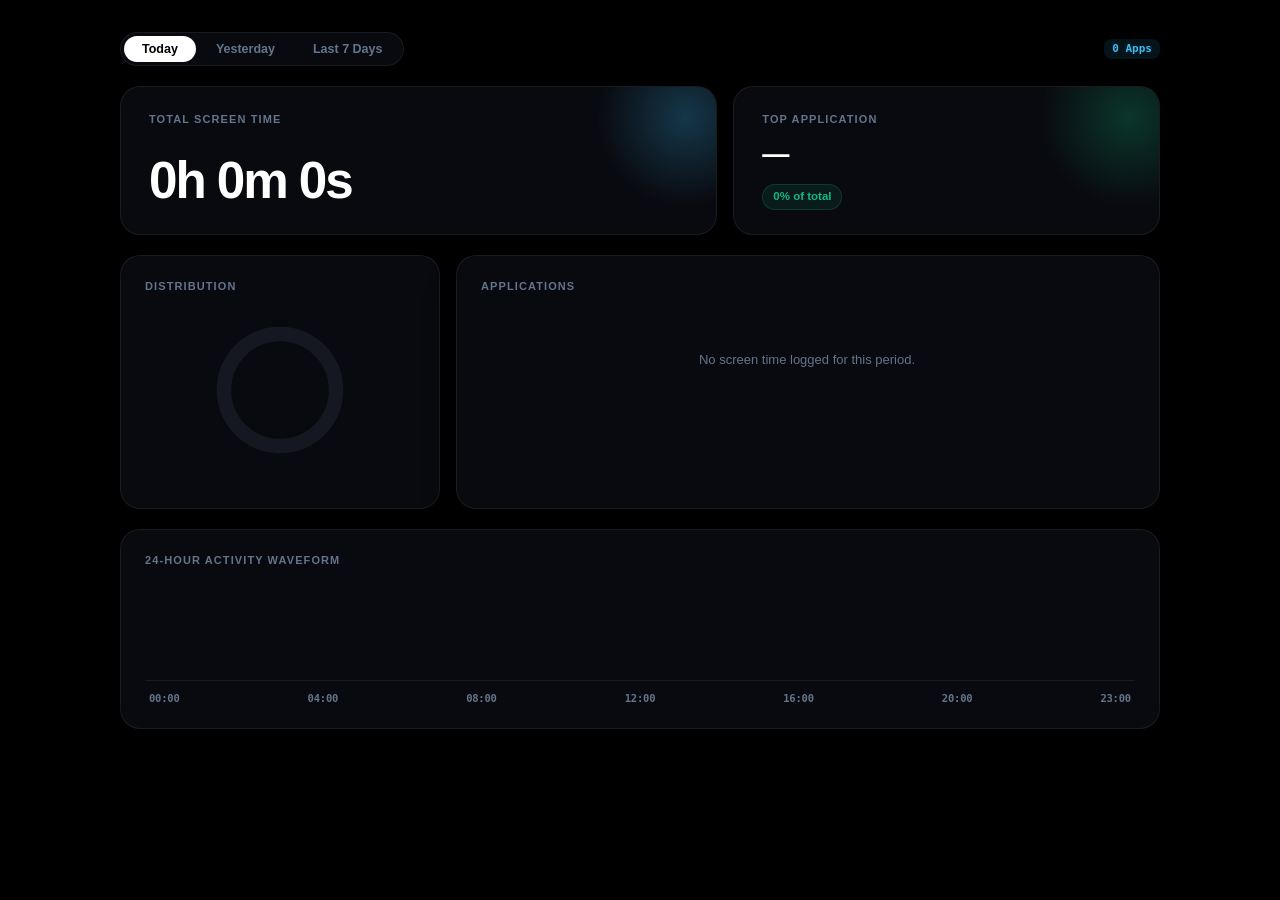
==== commit 16321dba: "refactor(design1): replace clunky pill capsule spectrum with precision 24h waveform bar chart and sl" ====
--- a/app/web/design1/index.html
+++ b/app/web/design1/index.html
@@ -3,8 +3,7 @@
 <head>
   <meta charset="UTF-8">
   <meta name="viewport" content="width=device-width, initial-scale=1.0">
-  <title>ScreenTime • AMOLED Bento</title>
-  <!-- Modular Bento Feature Stylesheets -->
+  <title>ScreenTime • Precision AMOLED</title>
   <link rel="stylesheet" href="css/variables.css">
   <link rel="stylesheet" href="css/base.css">
   <link rel="stylesheet" href="css/components.css">
@@ -12,62 +11,78 @@
   <link rel="stylesheet" href="css/timeline.css">
 </head>
 <body>
-  <div class="bento-app">
-    <!-- Top Floating Segmented Dock -->
-    <div class="bento-nav-dock">
-      <div class="pill-group">
-        <button class="pill-btn active" data-range="today">Today</button>
-        <button class="pill-btn" data-range="yesterday">Yesterday</button>
-        <button class="pill-btn" data-range="7days">Last 7 Days</button>
+  <div class="app-wrapper">
+    <!-- Top Nav Controls -->
+    <header class="top-nav">
+      <div class="range-switch">
+        <button class="range-btn active" data-range="today">Today</button>
+        <button class="range-btn" data-range="yesterday">Yesterday</button>
+        <button class="range-btn" data-range="7days">Last 7 Days</button>
       </div>
-      <span class="dock-badge" id="appCountTag">0 Apps Active</span>
-    </div>
+      <span class="count-chip" id="appCountTag">0 Apps</span>
+    </header>
 
-    <!-- Main Bento Grid -->
-    <main class="bento-main-grid">
-      <!-- 1. Hero Focus Bento (2 Columns) -->
-      <div class="bento-card hero-focus-bento">
-        <div class="hero-main-content">
-          <div class="bento-title-label">Active Screen Time</div>
-          <div class="hero-big-timer" id="totalTimeVal">0h 0m 0s</div>
+    <!-- Unified Hero Metrics -->
+    <section class="hero-banner">
+      <div class="hero-metric-box primary">
+        <span class="section-label">Total Screen Time</span>
+        <div class="hero-timer-display" id="totalTimeVal">0h 0m 0s</div>
+      </div>
+
+      <div class="hero-metric-box secondary">
+        <span class="section-label">Top Application</span>
+        <div class="hero-app-name" id="topAppVal">—</div>
+        <div class="hero-sub-pill" id="topAppSub">0% of total</div>
+      </div>
+    </section>
+
+    <!-- Split Distribution & App Leaderboard -->
+    <main class="split-layout">
+      <!-- Usage Distribution Gauge -->
+      <div class="panel-card">
+        <div class="panel-header-row">
+          <span class="section-label">Distribution</span>
         </div>
-
-        <div class="hero-top-app-strip">
-          <div class="top-app-left">
-            <span class="top-app-dot"></span>
-            <span class="top-app-name-text" id="topAppVal">—</span>
+        <div class="gauge-column">
+          <div class="gauge-svg-box">
+            <svg id="donutSvg" viewBox="0 0 200 200" class="gauge-svg">
+              <circle cx="100" cy="100" r="70" class="gauge-track" />
+              <g id="donutSegments"></g>
+            </svg>
           </div>
-          <span class="top-app-pill-stat" id="topAppSub">0%</span>
+          <div class="legend-stream" id="chartLegend"></div>
         </div>
       </div>
 
-      <!-- 2. Multi-Segment Distribution Bento (1 Column) -->
-      <div class="bento-card distribution-bento">
-        <div class="bento-header">
-          <span class="bento-title-label">Distribution</span>
+      <!-- Ranked Leaderboard Stream -->
+      <div class="panel-card">
+        <div class="panel-header-row">
+          <span class="section-label">Applications</span>
         </div>
-        <div class="horizon-meter-bar" id="horizonMeter"></div>
-        <div class="meter-legend-list" id="chartLegend"></div>
-      </div>
-
-      <!-- 3. Applications Grid Bento (3 Columns) -->
-      <div class="bento-card apps-grid-bento">
-        <div class="bento-header">
-          <span class="bento-title-label">Application Grid</span>
-        </div>
-        <div class="apps-tiles-container" id="appsList">
-          <div class="empty-tile-notice">No screen time logged for this time window.</div>
+        <div class="apps-stream" id="appsList">
+          <div class="empty-state">No screen time logged for this period.</div>
         </div>
       </div>
+    </main>
 
-      <!-- 4. 24-Hour Spectrum Heatmap Bento (3 Columns) -->
-      <div class="bento-card timeline-bento" id="timelineSection">
-        <div class="bento-header">
-          <span class="bento-title-label">24-Hour Activity Spectrum</span>
+    <!-- 24-Hour Precision Timeline -->
+    <section class="panel-card timeline-panel" id="timelineSection">
+      <div class="panel-header-row">
+        <span class="section-label">24-Hour Activity Waveform</span>
+      </div>
+      <div class="timeline-chart-wrap">
+        <div class="precision-bars-track" id="timelineContainer"></div>
+        <div class="time-ticks-row">
+          <span class="time-tick-item">00:00</span>
+          <span class="time-tick-item">04:00</span>
+          <span class="time-tick-item">08:00</span>
+          <span class="time-tick-item">12:00</span>
+          <span class="time-tick-item">16:00</span>
+          <span class="time-tick-item">20:00</span>
+          <span class="time-tick-item">23:00</span>
         </div>
-        <div class="timeline-heat-matrix" id="timelineContainer"></div>
       </div>
-    </main>
+    </section>
   </div>
 
   <script src="app.js"></script>
--- a/app/web/design1/css/variables.css
+++ b/app/web/design1/css/variables.css
@@ -1,45 +1,45 @@
 /* ==========================================================================
-   AMOLED M3 Expressive Bento Tokens
-   Primary: Black (#000000), Blue (#2563eb / #38bdf8), Green (#16a34a / #4ade80),
-   Red (#dc2626 / #f87171), White (#ffffff)
+   AMOLED Design Tokens - Pure Void & Precision Accents
+   Palette: Void Black (#000000), Pure White (#ffffff),
+   Electric Blue (#38bdf8), Emerald (#10b981), Crimson (#f43f5e)
    ========================================================================== */
 
 :root {
-  --bg-amoled: #000000;
-  --surface-bento: #0a0a0e;
-  --surface-bento-sub: #121218;
-  --surface-tile: #181820;
-  --surface-tile-hover: #22222c;
-  
-  --border-subtle: rgba(255, 255, 255, 0.07);
-  --border-active: rgba(56, 189, 248, 0.4);
+  --bg: #000000;
+  --surface: #090a0f;
+  --surface-hover: #11131a;
+  --surface-raised: #151821;
+  --surface-border: rgba(255, 255, 255, 0.07);
+  --surface-border-hover: rgba(255, 255, 255, 0.16);
 
-  /* Primary Blue */
-  --blue-primary: #38bdf8;
-  --blue-deep: #1d4ed8;
-  --blue-glow: rgba(56, 189, 248, 0.2);
+  --text-100: #ffffff;
+  --text-200: #cbd5e1;
+  --text-300: #64748b;
+  --text-400: #334155;
 
-  /* Vitality Green */
-  --green-primary: #4ade80;
-  --green-deep: #15803d;
-  --green-glow: rgba(74, 222, 128, 0.2);
+  /* Intentional Color Accents */
+  --blue: #38bdf8;
+  --blue-glow: rgba(56, 189, 248, 0.25);
+  --blue-surface: rgba(56, 189, 248, 0.1);
 
-  /* Alert Red */
-  --red-primary: #f87171;
-  --red-deep: #b91c1c;
-  --red-glow: rgba(248, 113, 113, 0.2);
+  --green: #10b981;
+  --green-glow: rgba(16, 185, 129, 0.25);
+  --green-surface: rgba(16, 185, 129, 0.1);
 
-  /* Specular White & Greys */
-  --text-pure: #ffffff;
-  --text-dim: #94a3b8;
-  --text-muted: #52525b;
+  --red: #f43f5e;
+  --red-glow: rgba(244, 63, 94, 0.25);
+  --red-surface: rgba(244, 63, 94, 0.1);
 
-  --font-display: "SF Pro Display", -apple-system, BlinkMacSystemFont, "Inter", "Segoe UI", sans-serif;
-  --font-mono: "SF Mono", "Consolas", monospace;
+  --purple: #a855f7;
+  --amber: #f59e0b;
 
-  --radius-bento: 24px;
-  --radius-tile: 14px;
-  --radius-pill: 9999px;
+  --font-sans: -apple-system, BlinkMacSystemFont, "SF Pro Display", "Inter", "Segoe UI", sans-serif;
+  --font-mono: "SF Mono", "JetBrains Mono", "Consolas", monospace;
 
-  --shadow-bento: 0 16px 40px -10px rgba(0, 0, 0, 0.95);
+  --radius-sm: 8px;
+  --radius-md: 14px;
+  --radius-lg: 20px;
+  --radius-full: 9999px;
+
+  --shadow-ambient: 0 20px 40px -15px rgba(0, 0, 0, 0.9);
 }
--- a/app/web/design1/css/base.css
+++ b/app/web/design1/css/base.css
@@ -1,5 +1,5 @@
 /* ==========================================================================
-   AMOLED Canvas & Bento Container Layout
+   Base Canvas & Master Layout
    ========================================================================== */
 
 * {
@@ -10,82 +10,73 @@
 }
 
 body {
-  background-color: var(--bg-amoled);
-  color: var(--text-pure);
-  font-family: var(--font-display);
-  font-size: 14px;
+  background-color: var(--bg);
+  color: var(--text-100);
+  font-family: var(--font-sans);
+  font-size: 13.5px;
+  line-height: 1.5;
   min-height: 100vh;
-  padding: 24px 16px 60px;
+  padding: 32px 20px 60px;
   display: flex;
   justify-content: center;
 }
 
-.bento-app {
+.app-wrapper {
   width: 100%;
-  max-width: 1120px;
+  max-width: 1040px;
   display: flex;
   flex-direction: column;
-  gap: 16px;
+  gap: 20px;
 }
 
-/* --------------------------------------------------------------------------
-   Bento Grid Layout: Dynamic Modular Structure
-   -------------------------------------------------------------------------- */
-.bento-main-grid {
-  display: grid;
-  grid-template-columns: 1fr 1fr 1fr;
-  grid-auto-rows: minmax(auto, auto);
-  gap: 16px;
+/* Master Card Surface */
+.panel-card {
+  background: var(--surface);
+  border: 1px solid var(--surface-border);
+  border-radius: var(--radius-lg);
+  padding: 22px 24px;
+  box-shadow: var(--shadow-ambient);
+  transition: border-color 0.2s ease;
 }
 
-/* Responsive breakpoint */
-@media (max-width: 960px) {
-  .bento-main-grid {
-    grid-template-columns: 1fr 1fr;
-  }
+.panel-card:hover {
+  border-color: var(--surface-border-hover);
 }
 
-@media (max-width: 680px) {
-  .bento-main-grid {
-    grid-template-columns: 1fr;
-  }
-}
-
-.bento-card {
-  background: var(--surface-bento);
-  border: 1px solid var(--border-subtle);
-  border-radius: var(--radius-bento);
-  padding: 24px;
-  position: relative;
-  overflow: hidden;
-  box-shadow: var(--shadow-bento);
-  transition: border-color 0.25s, transform 0.25s;
-}
-
-.bento-card:hover {
-  border-color: rgba(255, 255, 255, 0.14);
-}
-
-.bento-header {
+.panel-header-row {
   display: flex;
   justify-content: space-between;
   align-items: center;
   margin-bottom: 16px;
 }
 
-.bento-title-label {
+.section-label {
   font-size: 11px;
   font-weight: 700;
   text-transform: uppercase;
-  letter-spacing: 0.08em;
-  color: var(--text-dim);
+  letter-spacing: 0.1em;
+  color: var(--text-300);
 }
 
-.bento-tag {
+.count-chip {
   font-size: 11px;
-  font-weight: 700;
-  background: var(--surface-tile);
-  color: var(--blue-primary);
-  padding: 3px 10px;
-  border-radius: var(--radius-pill);
+  font-family: var(--font-mono);
+  font-weight: 600;
+  color: var(--blue);
+  background: var(--blue-surface);
+  padding: 2px 8px;
+  border-radius: var(--radius-sm);
 }
+
+/* Scrollbar */
+::-webkit-scrollbar {
+  width: 4px;
+  height: 4px;
+}
+::-webkit-scrollbar-track {
+  background: transparent;
+}
+::-webkit-scrollbar-thumb {
+  background: var(--surface-raised);
+  border-radius: var(--radius-full);
+}
--- a/app/web/design1/css/components.css
+++ b/app/web/design1/css/components.css
@@ -1,216 +1,126 @@
 /* ==========================================================================
-   Bento Components: Pill Navigation, Hero Focus & Multi-Segment Meter
+   Navigation & Unified Hero Metrics
    ========================================================================== */
 
-/* --------------------------------------------------------------------------
-   Top Floating Segmented Dock
-   -------------------------------------------------------------------------- */
-.bento-nav-dock {
+/* Top Navigation Bar */
+.top-nav {
   display: flex;
   justify-content: space-between;
   align-items: center;
-  margin-bottom: 4px;
 }
 
-.pill-group {
+.range-switch {
   display: inline-flex;
-  gap: 4px;
-  background: var(--surface-bento);
-  border: 1px solid var(--border-subtle);
-  padding: 4px;
-  border-radius: var(--radius-pill);
+  gap: 2px;
+  background: var(--surface);
+  border: 1px solid var(--surface-border);
+  padding: 3px;
+  border-radius: var(--radius-full);
 }
 
-.pill-btn {
+.range-btn {
   background: transparent;
   border: none;
-  color: var(--text-dim);
-  font-family: var(--font-display);
-  font-size: 13px;
+  color: var(--text-300);
+  font-family: var(--font-sans);
+  font-size: 12.5px;
   font-weight: 600;
-  padding: 7px 20px;
-  border-radius: var(--radius-pill);
+  padding: 6px 18px;
+  border-radius: var(--radius-full);
   cursor: pointer;
-  transition: all 0.2s cubic-bezier(0.4, 0, 0.2, 1);
+  transition: all 0.18s ease;
+  user-select: none;
 }
 
-.pill-btn:hover {
-  color: var(--text-pure);
-  background: rgba(255, 255, 255, 0.04);
+.range-btn:hover {
+  color: var(--text-100);
 }
 
-.pill-btn.active {
-  background: var(--text-pure);
+.range-btn.active {
+  background: var(--text-100);
   color: #000000;
-  font-weight: 800;
-  box-shadow: 0 0 16px rgba(255, 255, 255, 0.25);
+  font-weight: 700;
 }
 
-.dock-badge {
-  font-size: 11.5px;
-  color: var(--text-muted);
-  font-weight: 600;
-  letter-spacing: 0.04em;
+/* Unified Hero Banner */
+.hero-banner {
+  display: grid;
+  grid-template-columns: 1.4fr 1fr;
+  gap: 16px;
 }
 
-/* --------------------------------------------------------------------------
-   Hero Focus Bento Card (Spans 2 Columns)
-   -------------------------------------------------------------------------- */
-.hero-focus-bento {
-  grid-column: span 2;
+@media (max-width: 720px) {
+  .hero-banner {
+    grid-template-columns: 1fr;
+  }
+}
+
+.hero-metric-box {
+  background: var(--surface);
+  border: 1px solid var(--surface-border);
+  border-radius: var(--radius-lg);
+  padding: 24px 28px;
   display: flex;
   flex-direction: column;
   justify-content: space-between;
-  min-height: 240px;
-  background: radial-gradient(circle at 100% 0%, rgba(56, 189, 248, 0.12) 0%, transparent 60%),
-              var(--surface-bento);
+  position: relative;
+  overflow: hidden;
 }
 
-@media (max-width: 960px) {
-  .hero-focus-bento {
-    grid-column: span 2;
-  }
+.hero-metric-box.primary::before {
+  content: "";
+  position: absolute;
+  top: -60px;
+  right: -60px;
+  width: 180px;
+  height: 180px;
+  background: radial-gradient(circle, var(--blue-glow) 0%, transparent 70%);
+  pointer-events: none;
 }
 
-@media (max-width: 680px) {
-  .hero-focus-bento {
-    grid-column: span 1;
-  }
+.hero-metric-box.secondary::before {
+  content: "";
+  position: absolute;
+  top: -60px;
+  right: -60px;
+  width: 180px;
+  height: 180px;
+  background: radial-gradient(circle, var(--green-glow) 0%, transparent 70%);
+  pointer-events: none;
 }
 
-.hero-main-content {
-  display: flex;
-  flex-direction: column;
-  gap: 8px;
+.hero-timer-display {
+  font-size: 3.2rem;
+  font-weight: 800;
+  letter-spacing: -0.04em;
+  line-height: 1.1;
+  color: var(--text-100);
+  font-feature-settings: "tnum" 1;
+  margin-top: 6px;
 }
 
-.hero-big-timer {
-  font-size: 3.8rem;
+.hero-app-name {
+  font-size: 1.7rem;
   font-weight: 800;
-  letter-spacing: -0.05em;
-  line-height: 1;
-  background: linear-gradient(135deg, #ffffff 45%, var(--blue-primary) 100%);
-  -webkit-background-clip: text;
-  -webkit-text-fill-color: transparent;
-  font-feature-settings: "tnum" 1;
+  letter-spacing: -0.02em;
+  color: var(--text-100);
+  white-space: nowrap;
+  overflow: hidden;
+  text-overflow: ellipsis;
+  margin-top: 6px;
 }
 
-/* Integrated Top App Badge inside Hero Card */
-.hero-top-app-strip {
-  display: flex;
+.hero-sub-pill {
+  display: inline-flex;
   align-items: center;
-  justify-content: space-between;
-  margin-top: 24px;
-  background: var(--surface-bento-sub);
-  border: 1px solid var(--border-subtle);
-  padding: 12px 18px;
-  border-radius: var(--radius-tile);
+  gap: 6px;
+  align-self: flex-start;
+  margin-top: 10px;
+  font-size: 11.5px;
+  font-weight: 700;
+  color: var(--green);
+  background: var(--green-surface);
+  border: 1px solid rgba(16, 185, 129, 0.2);
+  padding: 3px 10px;
+  border-radius: var(--radius-full);
 }
-
-.top-app-left {
-  display: flex;
-  align-items: center;
-  gap: 10px;
-}
-
-.top-app-dot {
-  width: 8px;
-  height: 8px;
-  border-radius: var(--radius-pill);
-  background: var(--green-primary);
-  box-shadow: 0 0 10px var(--green-primary);
-}
-
-.top-app-name-text {
-  font-size: 14px;
-  font-weight: 700;
-  color: var(--text-pure);
-}
-
-.top-app-pill-stat {
-  font-size: 12px;
-  font-weight: 700;
-  color: var(--green-primary);
-  background: rgba(74, 222, 128, 0.12);
-  border: 1px solid rgba(74, 222, 128, 0.25);
-  padding: 3px 10px;
-  border-radius: var(--radius-pill);
-}
-
-/* --------------------------------------------------------------------------
-   Multi-Segment Stacked Horizon Meter Bento (Spans 1 Column)
-   -------------------------------------------------------------------------- */
-.distribution-bento {
-  grid-column: span 1;
-  display: flex;
-  flex-direction: column;
-  justify-content: space-between;
-}
-
-@media (max-width: 680px) {
-  .distribution-bento {
-    grid-column: span 1;
-  }
-}
-
-/* Stacked Multi-Segment Color Bar */
-.horizon-meter-bar {
-  display: flex;
-  height: 14px;
-  width: 100%;
-  border-radius: var(--radius-pill);
-  overflow: hidden;
-  background: var(--surface-tile);
-  margin-bottom: 16px;
-  border: 1px solid var(--border-subtle);
-}
-
-.meter-segment {
-  height: 100%;
-  transition: width 0.5s cubic-bezier(0.4, 0, 0.2, 1);
-}
-
-.meter-legend-list {
-  display: flex;
-  flex-direction: column;
-  gap: 8px;
-  max-height: 170px;
-  overflow-y: auto;
-}
-
-.meter-legend-item {
-  display: flex;
-  justify-content: space-between;
-  align-items: center;
-  font-size: 12px;
-  padding: 4px 6px;
-  border-radius: var(--radius-tile);
-}
-
-.meter-legend-left {
-  display: flex;
-  align-items: center;
-  gap: 8px;
-  overflow: hidden;
-  text-overflow: ellipsis;
-  white-space: nowrap;
-}
-
-.meter-color-pip {
-  width: 8px;
-  height: 8px;
-  border-radius: 2px;
-  flex-shrink: 0;
-}
-
-.meter-legend-name {
-  color: var(--text-dim);
-  overflow: hidden;
-  text-overflow: ellipsis;
-  white-space: nowrap;
-}
-
-.meter-legend-pct {
-  font-weight: 700;
-  color: var(--text-pure);
-}
--- a/app/web/design1/css/charts.css
+++ b/app/web/design1/css/charts.css
@@ -1,132 +1,217 @@
 /* ==========================================================================
-   Bento Application Grid: Tactile Modular Cards (3-Column Span)
+   Distribution & Application Leaderboard
    ========================================================================== */
 
-.apps-grid-bento {
-  grid-column: span 3;
-}
-
-@media (max-width: 960px) {
-  .apps-grid-bento {
-    grid-column: span 2;
+.split-layout {
+  display: grid;
+  grid-template-columns: 320px 1fr;
+  gap: 16px;
+}
+
+@media (max-width: 840px) {
+  .split-layout {
+    grid-template-columns: 1fr;
   }
 }
 
-@media (max-width: 680px) {
-  .apps-grid-bento {
-    grid-column: span 1;
-  }
-}
-
-.apps-tiles-container {
-  display: grid;
-  grid-template-columns: repeat(auto-fill, minmax(280px, 1fr));
-  gap: 12px;
+/* Donut Gauge Panel */
+.gauge-column {
+  display: flex;
+  flex-direction: column;
+  align-items: center;
+  gap: 16px;
+}
+
+.gauge-svg-box {
+  width: 160px;
+  height: 160px;
+  position: relative;
+}
+
+.gauge-svg {
+  width: 100%;
+  height: 100%;
+  transform: rotate(-90deg);
+}
+
+.gauge-track {
+  fill: none;
+  stroke: var(--surface-raised);
+  stroke-width: 18;
+}
+
+.gauge-arc {
+  fill: none;
+  stroke-width: 18;
+  stroke-linecap: round;
+  transition: stroke-dasharray 0.4s ease;
+}
+
+/* Micro Legend */
+.legend-stream {
+  width: 100%;
+  display: flex;
+  flex-direction: column;
+  gap: 6px;
+}
+
+.legend-item-row {
+  display: flex;
+  justify-content: space-between;
+  align-items: center;
+  font-size: 12px;
+  padding: 3px 6px;
+  border-radius: var(--radius-sm);
+}
+
+.legend-item-row:hover {
+  background: var(--surface-hover);
+}
+
+.legend-item-left {
+  display: flex;
+  align-items: center;
+  gap: 8px;
+  overflow: hidden;
+  text-overflow: ellipsis;
+  white-space: nowrap;
+}
+
+.legend-dot {
+  width: 7px;
+  height: 7px;
+  border-radius: var(--radius-full);
+  flex-shrink: 0;
+}
+
+.legend-label {
+  color: var(--text-200);
+  overflow: hidden;
+  text-overflow: ellipsis;
+  white-space: nowrap;
+  font-weight: 500;
+}
+
+.legend-value {
+  font-family: var(--font-mono);
+  font-weight: 700;
+  color: var(--text-100);
+}
+
+/* --------------------------------------------------------------------------
+   Ranked App Leaderboard Stream
+   -------------------------------------------------------------------------- */
+.apps-stream {
+  display: flex;
+  flex-direction: column;
+  gap: 6px;
   max-height: 420px;
   overflow-y: auto;
-  padding-right: 4px;
-}
-
-.app-bento-tile {
-  background: var(--surface-bento-sub);
-  border: 1px solid var(--border-subtle);
-  border-radius: var(--radius-tile);
-  padding: 14px 16px;
-  display: flex;
-  flex-direction: column;
+  padding-right: 2px;
+}
+
+.app-stream-row {
+  display: flex;
+  flex-direction: column;
+  gap: 6px;
+  background: var(--surface-hover);
+  border: 1px solid var(--surface-border);
+  padding: 10px 14px;
+  border-radius: var(--radius-md);
+  transition: all 0.18s ease;
+}
+
+.app-stream-row:hover {
+  background: var(--surface-raised);
+  border-color: var(--surface-border-hover);
+  transform: translateX(2px);
+}
+
+.app-stream-meta {
+  display: flex;
+  justify-content: space-between;
+  align-items: center;
+}
+
+.app-meta-left {
+  display: flex;
+  align-items: center;
   gap: 10px;
-  transition: all 0.2s cubic-bezier(0.4, 0, 0.2, 1);
-  position: relative;
-}
-
-.app-bento-tile:hover {
-  background: var(--surface-tile-hover);
-  border-color: rgba(255, 255, 255, 0.16);
-  transform: translateY(-2px);
-}
-
-.tile-top-row {
-  display: flex;
-  justify-content: space-between;
-  align-items: flex-start;
-}
-
-.tile-meta-group {
+  overflow: hidden;
+}
+
+.rank-index {
+  font-family: var(--font-mono);
+  font-size: 11px;
+  font-weight: 700;
+  color: var(--text-300);
+  width: 18px;
+  flex-shrink: 0;
+}
+
+.app-text-group {
+  display: flex;
+  flex-direction: column;
+  overflow: hidden;
+}
+
+.app-name-title {
+  font-size: 13.5px;
+  font-weight: 700;
+  color: var(--text-100);
+  white-space: nowrap;
+  overflow: hidden;
+  text-overflow: ellipsis;
+}
+
+.app-exe-badge {
+  font-family: var(--font-mono);
+  font-size: 10.5px;
+  color: var(--text-300);
+}
+
+.app-meta-right {
   display: flex;
   align-items: center;
   gap: 10px;
-  overflow: hidden;
-}
-
-.tile-color-pill {
-  width: 4px;
-  height: 28px;
-  border-radius: var(--radius-pill);
-  flex-shrink: 0;
-}
-
-.tile-titles {
-  display: flex;
-  flex-direction: column;
-  overflow: hidden;
-}
-
-.tile-app-name {
-  font-size: 13.5px;
-  font-weight: 700;
-  color: var(--text-pure);
-  white-space: nowrap;
-  overflow: hidden;
-  text-overflow: ellipsis;
-}
-
-.tile-app-exe {
+}
+
+.app-time-stat {
+  font-family: var(--font-mono);
+  font-size: 13px;
+  font-weight: 700;
+  color: var(--text-100);
+}
+
+.app-share-chip {
+  font-family: var(--font-mono);
   font-size: 11px;
-  color: var(--text-muted);
-  font-family: var(--font-mono);
-}
-
-.tile-pct-badge {
-  font-size: 11px;
-  font-weight: 700;
-  padding: 3px 8px;
-  border-radius: var(--radius-pill);
-  background: var(--surface-tile);
-  color: var(--text-pure);
-}
-
-.tile-bottom-row {
-  display: flex;
-  justify-content: space-between;
-  align-items: center;
-}
-
-.tile-duration-text {
+  font-weight: 700;
+  color: var(--blue);
+  background: var(--blue-surface);
+  padding: 2px 7px;
+  border-radius: var(--radius-sm);
+  min-width: 40px;
+  text-align: center;
+}
+
+.stream-progress-track {
+  width: 100%;
+  height: 3px;
+  background: rgba(255, 255, 255, 0.05);
+  border-radius: var(--radius-full);
+  overflow: hidden;
+}
+
+.stream-progress-fill {
+  height: 100%;
+  border-radius: var(--radius-full);
+  transition: width 0.4s ease;
+}
+
+.empty-state {
+  text-align: center;
+  color: var(--text-300);
+  padding: 40px 0;
   font-size: 13px;
-  font-weight: 700;
-  color: var(--text-pure);
-  font-feature-settings: "tnum" 1;
-}
-
-.tile-progress-track {
-  width: 100%;
-  height: 4px;
-  background: var(--surface-tile);
-  border-radius: var(--radius-pill);
-  overflow: hidden;
-  margin-top: 2px;
-}
-
-.tile-progress-bar {
-  height: 100%;
-  border-radius: var(--radius-pill);
-  transition: width 0.5s cubic-bezier(0.4, 0, 0.2, 1);
-}
-
-.empty-tile-notice {
-  grid-column: 1 / -1;
-  text-align: center;
-  color: var(--text-muted);
-  padding: 40px;
-  font-size: 13px;
-}
+}
--- a/app/web/design1/css/timeline.css
+++ b/app/web/design1/css/timeline.css
@@ -1,95 +1,81 @@
 /* ==========================================================================
-   Bento 24-Hour Hourly Spectrum Heatmap Matrix (3-Column Span)
+   24-Hour Precision Waveform Timeline
    ========================================================================== */
 
-.timeline-bento {
-  grid-column: span 3;
+.timeline-panel {
+  display: flex;
+  flex-direction: column;
 }
 
-@media (max-width: 960px) {
-  .timeline-bento {
-    grid-column: span 2;
-  }
+.timeline-chart-wrap {
+  width: 100%;
+  display: flex;
+  flex-direction: column;
+  gap: 10px;
+  padding-top: 6px;
 }
 
-@media (max-width: 680px) {
-  .timeline-bento {
-    grid-column: span 1;
-  }
+.precision-bars-track {
+  display: flex;
+  align-items: flex-end;
+  gap: 4px;
+  height: 90px;
+  width: 100%;
+  border-bottom: 1px solid var(--surface-border);
+  padding-bottom: 2px;
 }
 
-.timeline-heat-matrix {
-  display: grid;
-  grid-template-columns: repeat(24, 1fr);
-  gap: 6px;
-  align-items: stretch;
-  height: 90px;
-  margin-top: 8px;
+.time-slot-column {
+  flex: 1;
+  display: flex;
+  flex-direction: column;
+  align-items: center;
+  height: 100%;
+  justify-content: flex-end;
+  position: relative;
 }
 
-@media (max-width: 768px) {
-  .timeline-heat-matrix {
-    grid-template-columns: repeat(12, 1fr);
-    height: 120px;
-  }
+.time-slot-bar-shell {
+  width: 100%;
+  height: 100%;
+  display: flex;
+  align-items: flex-end;
+  justify-content: center;
 }
 
-.heat-cell {
-  display: flex;
-  flex-direction: column;
-  justify-content: space-between;
-  align-items: center;
-  background: var(--surface-bento-sub);
-  border: 1px solid var(--border-subtle);
-  border-radius: var(--radius-tile);
-  padding: 8px 2px;
-  position: relative;
-  transition: all 0.2s cubic-bezier(0.4, 0, 0.2, 1);
+.precision-bar-fill {
+  width: 70%;
+  max-width: 14px;
+  min-height: 2px;
+  background: var(--surface-raised);
+  border-radius: var(--radius-sm) var(--radius-sm) 0 0;
+  transition: height 0.3s cubic-bezier(0.4, 0, 0.2, 1), background-color 0.2s, box-shadow 0.2s;
   cursor: pointer;
 }
 
-.heat-cell:hover {
-  transform: translateY(-3px);
-  border-color: rgba(255, 255, 255, 0.3);
-  box-shadow: 0 4px 15px rgba(0, 0, 0, 0.8);
-}
-
-.heat-indicator-pillar {
-  width: 8px;
-  height: 42px;
-  border-radius: var(--radius-pill);
-  background: var(--surface-tile);
-  display: flex;
-  align-items: flex-end;
-  overflow: hidden;
-}
-
-.heat-pillar-fill {
-  width: 100%;
-  border-radius: var(--radius-pill);
-  transition: height 0.4s ease;
-}
-
-/* Intensity Coloring: Blue (Moderate), Green (Light), Red (Heavy Peak) */
-.heat-fill-low {
-  background: var(--green-primary);
-  box-shadow: 0 0 8px var(--green-glow);
-}
-
-.heat-fill-med {
-  background: var(--blue-primary);
+.precision-bar-fill.has-time {
+  background: linear-gradient(180deg, var(--blue) 0%, #1d4ed8 100%);
   box-shadow: 0 0 10px var(--blue-glow);
 }
 
-.heat-fill-high {
-  background: var(--red-primary);
-  box-shadow: 0 0 12px var(--red-glow);
+.precision-bar-fill:hover {
+  background: #ffffff;
+  box-shadow: 0 0 14px rgba(255, 255, 255, 0.6);
+  transform: scaleY(1.05);
 }
 
-.heat-hour-label {
+/* Time Axis Markers */
+.time-ticks-row {
+  display: flex;
+  justify-content: space-between;
+  width: 100%;
+  padding: 0 4px;
+}
+
+.time-tick-item {
   font-family: var(--font-mono);
-  font-size: 10px;
-  color: var(--text-muted);
+  font-size: 10.5px;
   font-weight: 600;
-  user-select: none;
+  color: var(--text-300);
+  letter-spacing: -0.02em;
 }
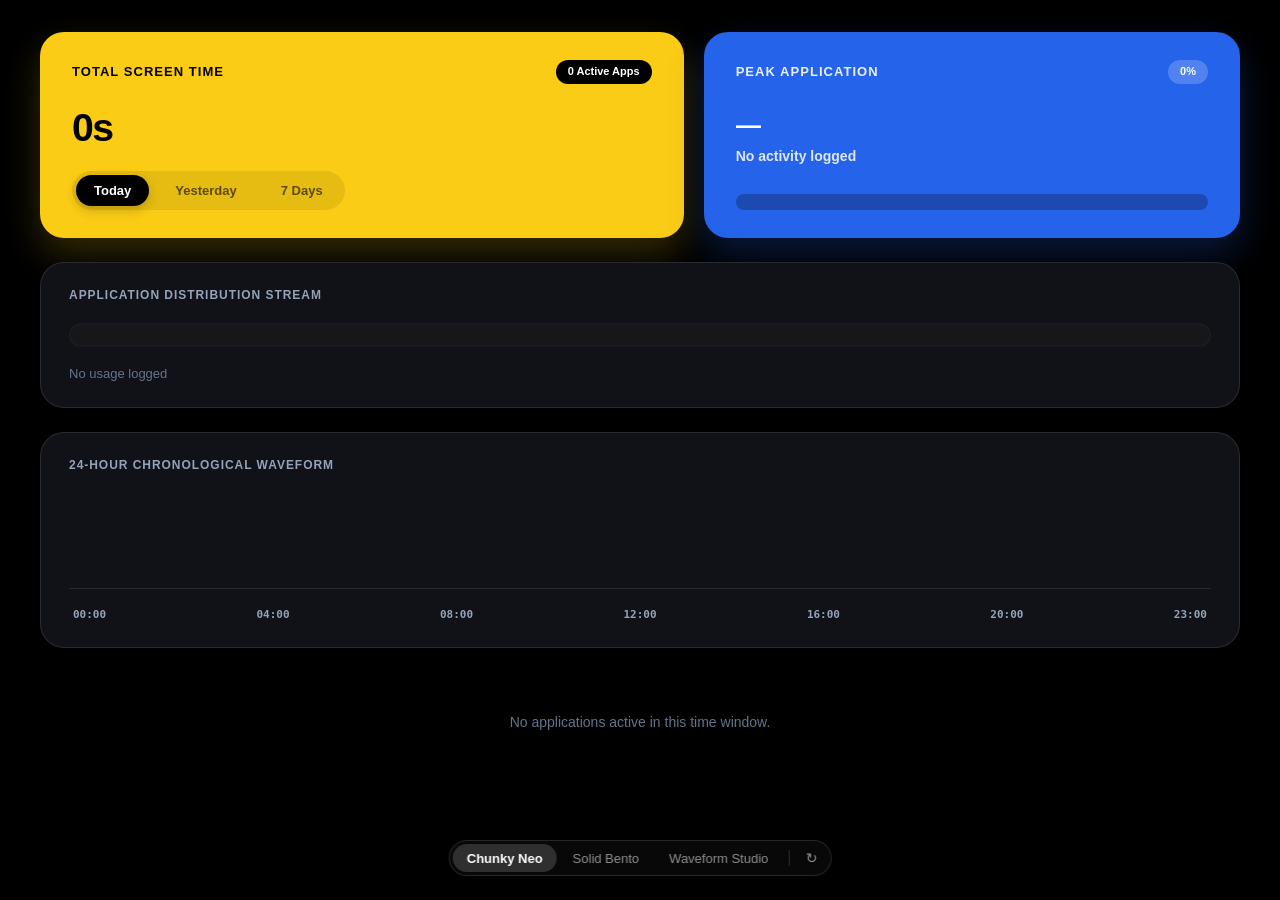
==== commit 6bbf00b7: "feat(design1): prototype exploration with Chunky Neo, Solid Bento, and Waveform Studio" ====
--- a/app/web/design1/index.html
+++ b/app/web/design1/index.html
@@ -3,87 +3,26 @@
 <head>
   <meta charset="UTF-8">
   <meta name="viewport" content="width=device-width, initial-scale=1.0">
-  <title>ScreenTime • Precision AMOLED</title>
+  <title>ScreenTime • Prototype Exploration</title>
   <link rel="stylesheet" href="css/variables.css">
   <link rel="stylesheet" href="css/base.css">
-  <link rel="stylesheet" href="css/components.css">
-  <link rel="stylesheet" href="css/charts.css">
-  <link rel="stylesheet" href="css/timeline.css">
+  <link rel="stylesheet" href="css/variant1.css">
+  <link rel="stylesheet" href="css/variant2.css">
+  <link rel="stylesheet" href="css/variant3.css">
 </head>
 <body>
-  <div class="app-wrapper">
-    <!-- Top Nav Controls -->
-    <header class="top-nav">
-      <div class="range-switch">
-        <button class="range-btn active" data-range="today">Today</button>
-        <button class="range-btn" data-range="yesterday">Yesterday</button>
-        <button class="range-btn" data-range="7days">Last 7 Days</button>
-      </div>
-      <span class="count-chip" id="appCountTag">0 Apps</span>
-    </header>
+  <!-- Active Prototype Canvas Stage -->
+  <main id="stage" role="main"></main>
 
-    <!-- Unified Hero Metrics -->
-    <section class="hero-banner">
-      <div class="hero-metric-box primary">
-        <span class="section-label">Total Screen Time</span>
-        <div class="hero-timer-display" id="totalTimeVal">0h 0m 0s</div>
-      </div>
-
-      <div class="hero-metric-box secondary">
-        <span class="section-label">Top Application</span>
-        <div class="hero-app-name" id="topAppVal">—</div>
-        <div class="hero-sub-pill" id="topAppSub">0% of total</div>
-      </div>
-    </section>
-
-    <!-- Split Distribution & App Leaderboard -->
-    <main class="split-layout">
-      <!-- Usage Distribution Gauge -->
-      <div class="panel-card">
-        <div class="panel-header-row">
-          <span class="section-label">Distribution</span>
-        </div>
-        <div class="gauge-column">
-          <div class="gauge-svg-box">
-            <svg id="donutSvg" viewBox="0 0 200 200" class="gauge-svg">
-              <circle cx="100" cy="100" r="70" class="gauge-track" />
-              <g id="donutSegments"></g>
-            </svg>
-          </div>
-          <div class="legend-stream" id="chartLegend"></div>
-        </div>
-      </div>
-
-      <!-- Ranked Leaderboard Stream -->
-      <div class="panel-card">
-        <div class="panel-header-row">
-          <span class="section-label">Applications</span>
-        </div>
-        <div class="apps-stream" id="appsList">
-          <div class="empty-state">No screen time logged for this period.</div>
-        </div>
-      </div>
-    </main>
-
-    <!-- 24-Hour Precision Timeline -->
-    <section class="panel-card timeline-panel" id="timelineSection">
-      <div class="panel-header-row">
-        <span class="section-label">24-Hour Activity Waveform</span>
-      </div>
-      <div class="timeline-chart-wrap">
-        <div class="precision-bars-track" id="timelineContainer"></div>
-        <div class="time-ticks-row">
-          <span class="time-tick-item">00:00</span>
-          <span class="time-tick-item">04:00</span>
-          <span class="time-tick-item">08:00</span>
-          <span class="time-tick-item">12:00</span>
-          <span class="time-tick-item">16:00</span>
-          <span class="time-tick-item">20:00</span>
-          <span class="time-tick-item">23:00</span>
-        </div>
-      </div>
-    </section>
-  </div>
+  <!-- Prototype Picker Harness (verbatim from PICKER.md) -->
+  <nav class="proto-picker" aria-label="Prototype variants">
+    <span class="proto-picker-highlight" aria-hidden="true"></span>
+    <button class="proto-picker-item" data-active aria-current="true">Chunky Neo</button>
+    <button class="proto-picker-item">Solid Bento</button>
+    <button class="proto-picker-item">Waveform Studio</button>
+    <span class="proto-picker-divider" aria-hidden="true"></span>
+    <button class="proto-picker-item proto-picker-replay" aria-label="Replay animation (R)">↻</button>
+  </nav>
 
   <script src="app.js"></script>
 </body>
--- a/app/web/design1/css/variables.css
+++ b/app/web/design1/css/variables.css
@@ -1,45 +1,67 @@
 /* ==========================================================================
-   AMOLED Design Tokens - Pure Void & Precision Accents
-   Palette: Void Black (#000000), Pure White (#ffffff),
-   Electric Blue (#38bdf8), Emerald (#10b981), Crimson (#f43f5e)
+   Design Tokens - Full-Width AMOLED Desktop Studio & Neo-Expressive Prototypes
+   Palette: Void Black (#000000), Specular White (#ffffff),
+   Vibrant Yellow (#fbbf24), Electric Blue (#38bdf8 / #2563eb),
+   Emerald (#10b981), Vivid Coral (#f43f5e), Royal Purple (#a855f7)
    ========================================================================== */
 
 :root {
-  --bg: #000000;
-  --surface: #090a0f;
-  --surface-hover: #11131a;
-  --surface-raised: #151821;
-  --surface-border: rgba(255, 255, 255, 0.07);
-  --surface-border-hover: rgba(255, 255, 255, 0.16);
+  /* True AMOLED Void & Layered Depths */
+  --bg-canvas: #000000;
+  --surface-ground: #08080c;
+  --surface-card: #111118;
+  --surface-card-hover: #181824;
+  --surface-raised: rgba(255, 255, 255, 0.06);
+  --surface-sunken: #050508;
+  
+  /* Specular Light Catching Borders */
+  --border-specular: rgba(255, 255, 255, 0.10);
+  --border-specular-hover: rgba(255, 255, 255, 0.22);
+  --border-top-highlight: rgba(255, 255, 255, 0.16);
 
-  --text-100: #ffffff;
-  --text-200: #cbd5e1;
-  --text-300: #64748b;
-  --text-400: #334155;
+  /* Typography Colors */
+  --text-pure: #ffffff;
+  --text-primary: #f8fafc;
+  --text-secondary: #94a3b8;
+  --text-tertiary: #64748b;
+  --text-dark: #000000;
 
-  /* Intentional Color Accents */
-  --blue: #38bdf8;
-  --blue-glow: rgba(56, 189, 248, 0.25);
-  --blue-surface: rgba(56, 189, 248, 0.1);
+  /* Expressive Hero Palette (Image 1 Inspo) */
+  --yellow-hero: #facc15;
+  --yellow-hero-hover: #eab308;
+  --yellow-surface: #1e1a06;
+  
+  --blue-hero: #2563eb;
+  --blue-hero-vivid: #3b82f6;
+  --blue-primary: #38bdf8;
+  --blue-glow: rgba(56, 189, 248, 0.35);
 
-  --green: #10b981;
-  --green-glow: rgba(16, 185, 129, 0.25);
-  --green-surface: rgba(16, 185, 129, 0.1);
+  --green-primary: #10b981;
+  --green-glow: rgba(16, 185, 129, 0.35);
 
-  --red: #f43f5e;
-  --red-glow: rgba(244, 63, 94, 0.25);
-  --red-surface: rgba(244, 63, 94, 0.1);
+  --coral-primary: #f43f5e;
+  --coral-glow: rgba(244, 63, 94, 0.35);
 
-  --purple: #a855f7;
-  --amber: #f59e0b;
+  --purple-primary: #a855f7;
+  --purple-glow: rgba(168, 85, 247, 0.35);
 
+  --orange-primary: #f97316;
+
+  /* Typography Scale */
   --font-sans: -apple-system, BlinkMacSystemFont, "SF Pro Display", "Inter", "Segoe UI", sans-serif;
   --font-mono: "SF Mono", "JetBrains Mono", "Consolas", monospace;
 
-  --radius-sm: 8px;
-  --radius-md: 14px;
-  --radius-lg: 20px;
-  --radius-full: 9999px;
+  /* Radiuses (Tactile Chunky Geometry) */
+  --radius-xs: 6px;
+  --radius-sm: 10px;
+  --radius-md: 16px;
+  --radius-lg: 24px;
+  --radius-xl: 32px;
+  --radius-pill: 9999px;
 
-  --shadow-ambient: 0 20px 40px -15px rgba(0, 0, 0, 0.9);
+  /* Emil Kowalski Motion Tokens */
+  --ease-out-apple: cubic-bezier(0.16, 1, 0.3, 1);
+  --ease-spring: cubic-bezier(0.32, 0.72, 0, 1);
+  --anim-duration-fast: 150ms;
+  --anim-duration-base: 240ms;
 }
--- a/app/web/design1/css/base.css
+++ b/app/web/design1/css/base.css
@@ -1,5 +1,5 @@
 /* ==========================================================================
-   Base Canvas & Master Layout
+   Base Canvas Architecture & Verbatim Prototype Picker Spec
    ========================================================================== */
 
 * {
@@ -9,74 +9,134 @@
   -webkit-font-smoothing: antialiased;
 }
 
-body {
-  background-color: var(--bg);
-  color: var(--text-100);
+html, body {
+  background-color: var(--bg-canvas);
+  color: var(--text-pure);
   font-family: var(--font-sans);
-  font-size: 13.5px;
-  line-height: 1.5;
+  font-size: 14px;
+  line-height: 1.45;
+  width: 100vw;
   min-height: 100vh;
-  padding: 32px 20px 60px;
-  display: flex;
-  justify-content: center;
+  overflow-x: hidden;
 }
 
-.app-wrapper {
-  width: 100%;
-  max-width: 1040px;
-  display: flex;
-  flex-direction: column;
-  gap: 20px;
+#stage {
+  width: 100vw;
+  min-height: 100vh;
+  padding-bottom: 90px; /* Room for floating picker pill */
 }
 
-/* Master Card Surface */
-.panel-card {
-  background: var(--surface);
-  border: 1px solid var(--surface-border);
-  border-radius: var(--radius-lg);
-  padding: 22px 24px;
-  box-shadow: var(--shadow-ambient);
-  transition: border-color 0.2s ease;
+/* Custom Minimalist Scrollbars */
+::-webkit-scrollbar {
+  width: 6px;
+  height: 6px;
 }
 
-.panel-card:hover {
-  border-color: var(--surface-border-hover);
+::-webkit-scrollbar-track {
+  background: var(--bg-canvas);
 }
 
-.panel-header-row {
-  display: flex;
-  justify-content: space-between;
-  align-items: center;
-  margin-bottom: 16px;
+::-webkit-scrollbar-thumb {
+  background: rgba(255, 255, 255, 0.15);
+  border-radius: var(--radius-pill);
 }
 
-.section-label {
-  font-size: 11px;
-  font-weight: 700;
-  text-transform: uppercase;
-  letter-spacing: 0.1em;
-  color: var(--text-300);
+::-webkit-scrollbar-thumb:hover {
+  background: rgba(255, 255, 255, 0.3);
 }
 
-.count-chip {
-  font-size: 11px;
-  font-family: var(--font-mono);
-  font-weight: 600;
-  color: var(--blue);
-  background: var(--blue-surface);
-  padding: 2px 8px;
-  border-radius: var(--radius-sm);
+/* ==========================================================================
+   PICKER.MD SPEC (VERBATIM SPECIFICATION)
+   ========================================================================== */
+.proto-picker {
+  position: fixed;
+  bottom: 24px;
+  left: 50%;
+  transform: translateX(-50%);
+  z-index: 2147483647;
+  display: flex;
+  align-items: center;
+  gap: 2px;
+  padding: 4px;
+  border-radius: 999px;
+  background: rgba(10, 10, 10, 0.88);
+  -webkit-backdrop-filter: blur(16px) saturate(1.4);
+  backdrop-filter: blur(16px) saturate(1.4);
+  box-shadow:
+    0 0 0 1px rgba(255, 255, 255, 0.12) inset,
+    0 12px 32px rgba(0, 0, 0, 0.6),
+    0 2px 8px rgba(0, 0, 0, 0.3);
+  font-family: -apple-system, BlinkMacSystemFont, "Segoe UI", sans-serif;
+  font-size: 13px;
+  line-height: 1;
+  -webkit-font-smoothing: antialiased;
+  user-select: none;
+  -webkit-user-select: none;
 }
 
-/* Scrollbar */
-::-webkit-scrollbar {
-  width: 4px;
-  height: 4px;
+.proto-picker-highlight {
+  position: absolute;
+  top: 4px;
+  left: 0;
+  height: 28px;
+  border-radius: 999px;
+  background: rgba(255, 255, 255, 0.16);
+  will-change: transform;
 }
-::-webkit-scrollbar-track {
+
+/* The slide is enabled only after first paint (data-ready), so load doesn't animate. */
+.proto-picker[data-ready] .proto-picker-highlight {
+  transition:
+    transform 250ms cubic-bezier(0.23, 1, 0.32, 1),
+    width 250ms cubic-bezier(0.23, 1, 0.32, 1);
+}
+
+@media (prefers-reduced-motion: reduce) {
+  .proto-picker[data-ready] .proto-picker-highlight { transition: none; }
+}
+
+.proto-picker-item {
+  position: relative; /* sits above the highlight */
+  display: flex;
+  align-items: center;
+  height: 28px;
+  padding: 0 14px;
+  border: 0;
+  border-radius: 999px;
   background: transparent;
+  color: rgba(255, 255, 255, 0.55);
+  font: inherit;
+  font-weight: 500;
+  cursor: pointer;
+  transition: color 150ms ease-out;
 }
-::-webkit-scrollbar-thumb {
-  background: var(--surface-raised);
-  border-radius: var(--radius-full);
+
+.proto-picker-item:hover {
+  color: rgba(255, 255, 255, 0.88);
 }
+
+.proto-picker-item:active {
+  transform: scale(0.97);
+}
+
+.proto-picker-item:focus-visible {
+  outline: 2px solid rgba(255, 255, 255, 0.4);
+  outline-offset: 2px;
+}
+
+.proto-picker-item[data-active] {
+  color: #fff;
+  font-weight: 600;
+}
+
+.proto-picker-divider {
+  width: 1px;
+  height: 16px;
+  margin: 0 4px;
+  background: rgba(255, 255, 255, 0.15);
+}
+
+.proto-picker-replay {
+  padding: 0 10px;
+  font-size: 14px;
+}
--- a/app/web/design1/css/variant1.css
+++ b/app/web/design1/css/variant1.css
@@ -0,0 +1,406 @@
+/* ==========================================================================
+   Variant 1: "Chunky Neo" (Dribbble & Image 1 Neo-Expressive Inspo)
+   Axis: Tactile Color-Blocked Geometry & Zero Void
+   ========================================================================== */
+
+.v1-shell {
+  width: 100%;
+  max-width: 1600px;
+  margin: 0 auto;
+  padding: 32px 40px;
+  display: flex;
+  flex-direction: column;
+  gap: 24px;
+}
+
+@media (max-width: 768px) {
+  .v1-shell {
+    padding: 16px;
+    gap: 16px;
+  }
+}
+
+/* --------------------------------------------------------------------------
+   Top Hero Split: Yellow Total Card + Blue Top App Card (Image 1 Inspo)
+   -------------------------------------------------------------------------- */
+.v1-hero-grid {
+  display: grid;
+  grid-template-columns: 1.2fr 1fr;
+  gap: 20px;
+}
+
+@media (max-width: 1000px) {
+  .v1-hero-grid {
+    grid-template-columns: 1fr;
+  }
+}
+
+/* Yellow Hero Card */
+.v1-yellow-card {
+  background: var(--yellow-hero);
+  color: var(--text-dark);
+  border-radius: var(--radius-lg);
+  padding: 28px 32px;
+  display: flex;
+  flex-direction: column;
+  justify-content: space-between;
+  gap: 24px;
+  box-shadow: 0 16px 36px rgba(250, 204, 21, 0.2);
+}
+
+.v1-card-top-row {
+  display: flex;
+  justify-content: space-between;
+  align-items: center;
+}
+
+.v1-card-label {
+  font-size: 13px;
+  font-weight: 800;
+  text-transform: uppercase;
+  letter-spacing: 0.08em;
+}
+
+.v1-card-badge {
+  background: #000000;
+  color: #ffffff;
+  font-size: 11px;
+  font-weight: 700;
+  padding: 4px 12px;
+  border-radius: var(--radius-pill);
+}
+
+.v1-massive-timer {
+  font-size: 2.8rem;
+  font-weight: 900;
+  letter-spacing: -0.04em;
+  line-height: 1;
+}
+
+.v1-range-pills {
+  display: flex;
+  gap: 8px;
+  background: rgba(0, 0, 0, 0.08);
+  padding: 4px;
+  border-radius: var(--radius-pill);
+  width: fit-content;
+}
+
+.v1-pill-btn {
+  background: transparent;
+  border: none;
+  font-family: inherit;
+  font-size: 13px;
+  font-weight: 700;
+  color: rgba(0, 0, 0, 0.6);
+  padding: 8px 18px;
+  border-radius: var(--radius-pill);
+  cursor: pointer;
+  transition: all 0.15s ease-out;
+}
+
+.v1-pill-btn:hover {
+  color: #000000;
+}
+
+.v1-pill-btn.active {
+  background: #000000;
+  color: #ffffff;
+  box-shadow: 0 4px 12px rgba(0, 0, 0, 0.2);
+}
+
+/* Blue Top App Card */
+.v1-blue-card {
+  background: var(--blue-hero);
+  color: #ffffff;
+  border-radius: var(--radius-lg);
+  padding: 28px 32px;
+  display: flex;
+  flex-direction: column;
+  justify-content: space-between;
+  gap: 20px;
+  box-shadow: 0 16px 36px rgba(37, 99, 235, 0.25);
+}
+
+.v1-blue-card .v1-card-badge {
+  background: rgba(255, 255, 255, 0.2);
+  color: #ffffff;
+}
+
+.v1-top-app-details {
+  display: flex;
+  flex-direction: column;
+  gap: 6px;
+}
+
+.v1-top-app-name {
+  font-size: 1.8rem;
+  font-weight: 900;
+  letter-spacing: -0.02em;
+  line-height: 1.1;
+  white-space: nowrap;
+  overflow: hidden;
+  text-overflow: ellipsis;
+}
+
+.v1-top-app-sub {
+  font-size: 14px;
+  font-weight: 600;
+  color: rgba(255, 255, 255, 0.85);
+}
+
+.v1-blue-gauge-track {
+  width: 100%;
+  height: 16px;
+  background: rgba(0, 0, 0, 0.25);
+  border-radius: var(--radius-pill);
+  overflow: hidden;
+  padding: 2px;
+}
+
+.v1-blue-gauge-fill {
+  height: 100%;
+  background: #ffffff;
+  border-radius: var(--radius-pill);
+  box-shadow: 0 0 10px rgba(255, 255, 255, 0.5);
+  transition: width 0.4s var(--ease-out-apple);
+}
+
+/* --------------------------------------------------------------------------
+   Full-Width Horizon Bar Section (Thick & Chunky)
+   -------------------------------------------------------------------------- */
+.v1-section-card {
+  background: var(--surface-card);
+  border: 1px solid var(--border-specular);
+  border-radius: var(--radius-lg);
+  padding: 24px 28px;
+  display: flex;
+  flex-direction: column;
+  gap: 18px;
+}
+
+.v1-section-header {
+  display: flex;
+  justify-content: space-between;
+  align-items: center;
+}
+
+.v1-section-title {
+  font-size: 12px;
+  font-weight: 800;
+  text-transform: uppercase;
+  letter-spacing: 0.08em;
+  color: var(--text-secondary);
+}
+
+.v1-horizon-bar {
+  width: 100%;
+  height: 24px;
+  background: var(--surface-ground);
+  border-radius: var(--radius-pill);
+  display: flex;
+  overflow: hidden;
+  border: 2px solid rgba(255, 255, 255, 0.08);
+}
+
+.v1-horizon-seg {
+  height: 100%;
+  transition: width 0.35s var(--ease-out-apple);
+}
+
+.v1-legend-row {
+  display: flex;
+  flex-wrap: wrap;
+  gap: 10px;
+}
+
+.v1-legend-pill {
+  display: flex;
+  align-items: center;
+  gap: 8px;
+  background: rgba(255, 255, 255, 0.04);
+  border: 1px solid var(--border-specular);
+  padding: 6px 14px;
+  border-radius: var(--radius-pill);
+  font-size: 12px;
+  font-weight: 600;
+}
+
+.v1-legend-dot {
+  width: 10px;
+  height: 10px;
+  border-radius: var(--radius-pill);
+  flex-shrink: 0;
+}
+
+.v1-legend-pct {
+  font-family: var(--font-mono);
+  font-weight: 800;
+  color: var(--text-pure);
+}
+
+/* --------------------------------------------------------------------------
+   Chunky 24-Hour Waveform Timeline
+   -------------------------------------------------------------------------- */
+.v1-timeline-track {
+  display: flex;
+  align-items: flex-end;
+  gap: 8px;
+  height: 96px;
+  width: 100%;
+  padding-bottom: 8px;
+  border-bottom: 1px solid var(--border-specular);
+}
+
+.v1-timeline-col {
+  flex: 1;
+  height: 100%;
+  display: flex;
+  align-items: flex-end;
+  justify-content: center;
+}
+
+.v1-timeline-bar {
+  width: 100%;
+  max-width: 20px;
+  min-height: 6px;
+  background: rgba(255, 255, 255, 0.06);
+  border-radius: var(--radius-xs);
+  transition: height 0.3s var(--ease-out-apple), background 0.2s;
+  cursor: pointer;
+}
+
+.v1-timeline-bar.active {
+  background: linear-gradient(180deg, var(--yellow-hero) 0%, var(--orange-primary) 100%);
+  box-shadow: 0 0 14px rgba(250, 204, 21, 0.4);
+}
+
+.v1-timeline-bar:hover {
+  background: #ffffff;
+  box-shadow: 0 0 16px rgba(255, 255, 255, 0.8);
+}
+
+.v1-timeline-axis {
+  display: flex;
+  justify-content: space-between;
+  font-family: var(--font-mono);
+  font-size: 11px;
+  font-weight: 700;
+  color: var(--text-secondary);
+  padding: 0 4px;
+}
+
+/* --------------------------------------------------------------------------
+   Tactile App Cards Grid (No Negative Space, Chunky Progress Tracks)
+   -------------------------------------------------------------------------- */
+.v1-app-grid {
+  display: grid;
+  grid-template-columns: repeat(auto-fill, minmax(340px, 1fr));
+  gap: 16px;
+}
+
+.v1-app-card {
+  background: var(--surface-card);
+  border: 1px solid var(--border-specular);
+  border-radius: var(--radius-lg);
+  padding: 20px 22px;
+  display: flex;
+  flex-direction: column;
+  gap: 14px;
+  transition: all 0.2s var(--ease-out-apple);
+}
+
+.v1-app-card:hover {
+  background: var(--surface-card-hover);
+  border-color: var(--border-specular-hover);
+  transform: translateY(-2px);
+}
+
+.v1-app-header {
+  display: flex;
+  justify-content: space-between;
+  align-items: center;
+}
+
+.v1-app-identity {
+  display: flex;
+  align-items: center;
+  gap: 12px;
+  overflow: hidden;
+}
+
+.v1-app-icon-badge {
+  width: 38px;
+  height: 38px;
+  border-radius: var(--radius-md);
+  display: flex;
+  align-items: center;
+  justify-content: center;
+  font-size: 15px;
+  font-weight: 900;
+  color: #000000;
+  flex-shrink: 0;
+}
+
+.v1-app-titles {
+  display: flex;
+  flex-direction: column;
+  overflow: hidden;
+}
+
+.v1-app-title-text {
+  font-size: 15px;
+  font-weight: 800;
+  color: var(--text-pure);
+  white-space: nowrap;
+  overflow: hidden;
+  text-overflow: ellipsis;
+}
+
+.v1-app-exe-meta {
+  font-family: var(--font-mono);
+  font-size: 11px;
+  color: var(--text-tertiary);
+}
+
+.v1-app-pct-badge {
+  font-family: var(--font-mono);
+  font-size: 13px;
+  font-weight: 800;
+  background: rgba(255, 255, 255, 0.08);
+  border: 1px solid var(--border-specular);
+  padding: 4px 10px;
+  border-radius: var(--radius-pill);
+  color: var(--text-pure);
+}
+
+.v1-app-middle {
+  display: flex;
+  justify-content: space-between;
+  align-items: baseline;
+}
+
+.v1-app-duration {
+  font-size: 22px;
+  font-weight: 900;
+  letter-spacing: -0.02em;
+  color: var(--text-pure);
+  font-feature-settings: "tnum" 1;
+}
+
+/* CHUNKY 14px PROGRESS BAR */
+.v1-chunky-track {
+  width: 100%;
+  height: 14px;
+  background: rgba(255, 255, 255, 0.06);
+  border-radius: var(--radius-pill);
+  overflow: hidden;
+  padding: 2px;
+  border: 1px solid rgba(255, 255, 255, 0.04);
+}
+
+.v1-chunky-fill {
+  height: 100%;
+  border-radius: var(--radius-pill);
+  transition: width 0.4s var(--ease-out-apple);
+}
--- a/app/web/design1/css/variant2.css
+++ b/app/web/design1/css/variant2.css
@@ -0,0 +1,293 @@
+/* ==========================================================================
+   Variant 2: "Solid Bento"
+   Axis: Proportional Slab Infill & Integrated Progress Gauges
+   ========================================================================== */
+
+.v2-shell {
+  width: 100%;
+  max-width: 1600px;
+  margin: 0 auto;
+  padding: 32px 40px;
+  display: flex;
+  flex-direction: column;
+  gap: 20px;
+}
+
+@media (max-width: 768px) {
+  .v2-shell {
+    padding: 16px;
+    gap: 16px;
+  }
+}
+
+/* --------------------------------------------------------------------------
+   Bento Header Bar
+   -------------------------------------------------------------------------- */
+.v2-top-bar {
+  display: flex;
+  justify-content: space-between;
+  align-items: center;
+  background: var(--surface-card);
+  border: 1px solid var(--border-specular);
+  border-radius: var(--radius-lg);
+  padding: 16px 24px;
+}
+
+.v2-brand-box {
+  display: flex;
+  align-items: center;
+  gap: 12px;
+}
+
+.v2-brand-name {
+  font-size: 16px;
+  font-weight: 900;
+  letter-spacing: -0.02em;
+  color: var(--text-pure);
+}
+
+.v2-time-range-group {
+  display: flex;
+  background: rgba(255, 255, 255, 0.05);
+  padding: 3px;
+  border-radius: var(--radius-pill);
+  border: 1px solid var(--border-specular);
+}
+
+.v2-range-btn {
+  background: transparent;
+  border: none;
+  color: var(--text-secondary);
+  font-family: inherit;
+  font-size: 13px;
+  font-weight: 700;
+  padding: 6px 16px;
+  border-radius: var(--radius-pill);
+  cursor: pointer;
+  transition: all 0.15s ease-out;
+}
+
+.v2-range-btn.active {
+  background: var(--blue-primary);
+  color: #000000;
+  box-shadow: 0 0 14px var(--blue-glow);
+}
+
+/* --------------------------------------------------------------------------
+   Bento Hero Row: Giant Active Slab + Peak Slab
+   -------------------------------------------------------------------------- */
+.v2-bento-hero-row {
+  display: grid;
+  grid-template-columns: 1fr 1fr;
+  gap: 20px;
+}
+
+@media (max-width: 900px) {
+  .v2-bento-hero-row {
+    grid-template-columns: 1fr;
+  }
+}
+
+.v2-hero-slab {
+  background: var(--surface-card);
+  border: 1px solid var(--border-specular);
+  border-radius: var(--radius-lg);
+  padding: 24px 28px;
+  display: flex;
+  flex-direction: column;
+  justify-content: space-between;
+  gap: 16px;
+  position: relative;
+  overflow: hidden;
+}
+
+.v2-hero-watermark {
+  position: absolute;
+  right: 20px;
+  bottom: 10px;
+  font-size: 5rem;
+  font-weight: 900;
+  color: rgba(255, 255, 255, 0.03);
+  user-select: none;
+  line-height: 1;
+  pointer-events: none;
+}
+
+.v2-slab-header {
+  display: flex;
+  justify-content: space-between;
+  align-items: center;
+}
+
+.v2-slab-title {
+  font-size: 12px;
+  font-weight: 800;
+  text-transform: uppercase;
+  letter-spacing: 0.1em;
+  color: var(--text-secondary);
+}
+
+.v2-hero-digits {
+  font-size: 3rem;
+  font-weight: 900;
+  letter-spacing: -0.04em;
+  color: var(--text-pure);
+  font-feature-settings: "tnum" 1;
+}
+
+.v2-slab-badge {
+  font-family: var(--font-mono);
+  font-size: 12px;
+  font-weight: 700;
+  padding: 4px 10px;
+  border-radius: var(--radius-pill);
+  background: rgba(255, 255, 255, 0.08);
+  color: var(--green-primary);
+}
+
+/* --------------------------------------------------------------------------
+   Integrated Horizon Segment Bar
+   -------------------------------------------------------------------------- */
+.v2-horizon-slab {
+  background: var(--surface-card);
+  border: 1px solid var(--border-specular);
+  border-radius: var(--radius-lg);
+  padding: 20px 24px;
+  display: flex;
+  flex-direction: column;
+  gap: 14px;
+}
+
+.v2-horizon-track {
+  width: 100%;
+  height: 28px;
+  border-radius: var(--radius-sm);
+  background: var(--surface-ground);
+  display: flex;
+  overflow: hidden;
+  border: 1px solid var(--border-specular);
+}
+
+.v2-horizon-chunk {
+  height: 100%;
+  transition: width 0.35s var(--ease-out-apple);
+}
+
+.v2-legend-matrix {
+  display: grid;
+  grid-template-columns: repeat(auto-fill, minmax(200px, 1fr));
+  gap: 8px;
+}
+
+.v2-legend-tile {
+  display: flex;
+  align-items: center;
+  justify-content: space-between;
+  padding: 8px 12px;
+  background: rgba(255, 255, 255, 0.03);
+  border-radius: var(--radius-sm);
+  border-left: 4px solid var(--blue-primary);
+}
+
+.v2-legend-title {
+  font-size: 12.5px;
+  font-weight: 700;
+  color: var(--text-pure);
+  white-space: nowrap;
+  overflow: hidden;
+  text-overflow: ellipsis;
+  max-width: 130px;
+}
+
+.v2-legend-val {
+  font-family: var(--font-mono);
+  font-size: 12px;
+  font-weight: 700;
+  color: var(--text-secondary);
+}
+
+/* --------------------------------------------------------------------------
+   Bento App Slabs Grid (Thick Integrated Progress Slabs)
+   -------------------------------------------------------------------------- */
+.v2-app-bento-grid {
+  display: grid;
+  grid-template-columns: repeat(auto-fill, minmax(360px, 1fr));
+  gap: 16px;
+}
+
+.v2-bento-app-card {
+  background: var(--surface-card);
+  border: 1px solid var(--border-specular);
+  border-radius: var(--radius-lg);
+  overflow: hidden;
+  display: flex;
+  flex-direction: column;
+  transition: all 0.2s var(--ease-out-apple);
+}
+
+.v2-bento-app-card:hover {
+  background: var(--surface-card-hover);
+  border-color: var(--border-specular-hover);
+  transform: translateY(-2px);
+}
+
+.v2-card-body {
+  padding: 20px 24px;
+  display: flex;
+  flex-direction: column;
+  gap: 12px;
+}
+
+.v2-card-app-top {
+  display: flex;
+  justify-content: space-between;
+  align-items: center;
+}
+
+.v2-card-name {
+  font-size: 16px;
+  font-weight: 800;
+  color: var(--text-pure);
+  white-space: nowrap;
+  overflow: hidden;
+  text-overflow: ellipsis;
+}
+
+.v2-card-pct-giant {
+  font-family: var(--font-mono);
+  font-size: 24px;
+  font-weight: 900;
+  line-height: 1;
+}
+
+.v2-card-meta-row {
+  display: flex;
+  justify-content: space-between;
+  align-items: center;
+}
+
+.v2-card-exe {
+  font-family: var(--font-mono);
+  font-size: 11px;
+  color: var(--text-tertiary);
+}
+
+.v2-card-dur {
+  font-family: var(--font-mono);
+  font-size: 15px;
+  font-weight: 800;
+  color: var(--text-primary);
+}
+
+/* INTEGRATED 18px CHUNKY PROGRESS GAUGE */
+.v2-gauge-slab-track {
+  width: 100%;
+  height: 18px;
+  background: rgba(255, 255, 255, 0.05);
+  display: flex;
+}
+
+.v2-gauge-slab-fill {
+  height: 100%;
+  transition: width 0.4s var(--ease-out-apple);
+}
--- a/app/web/design1/css/variant3.css
+++ b/app/web/design1/css/variant3.css
@@ -0,0 +1,222 @@
+/* ==========================================================================
+   Variant 3: "Waveform Studio"
+   Axis: Full-Bleed 100vw Desktop Console
+   ========================================================================== */
+
+.v3-studio-shell {
+  width: 100vw;
+  height: 100vh;
+  display: grid;
+  grid-template-columns: 280px 1fr;
+  background: var(--bg-canvas);
+  overflow: hidden;
+}
+
+@media (max-width: 900px) {
+  .v3-studio-shell {
+    grid-template-columns: 1fr;
+    height: auto;
+    overflow-y: auto;
+  }
+}
+
+/* Left Studio Rail */
+.v3-sidebar {
+  background: #08080d;
+  border-right: 1px solid var(--border-specular);
+  padding: 28px 20px;
+  display: flex;
+  flex-direction: column;
+  justify-content: space-between;
+  gap: 24px;
+  height: 100vh;
+  overflow-y: auto;
+}
+
+.v3-brand-title {
+  font-size: 16px;
+  font-weight: 900;
+  letter-spacing: -0.02em;
+  color: var(--text-pure);
+}
+
+.v3-range-stack {
+  display: flex;
+  flex-direction: column;
+  gap: 6px;
+  background: rgba(255, 255, 255, 0.03);
+  padding: 4px;
+  border-radius: var(--radius-md);
+  border: 1px solid var(--border-specular);
+}
+
+.v3-range-btn {
+  background: transparent;
+  border: none;
+  color: var(--text-secondary);
+  font-family: inherit;
+  font-size: 13px;
+  font-weight: 700;
+  padding: 10px 14px;
+  border-radius: var(--radius-sm);
+  cursor: pointer;
+  text-align: left;
+  transition: all 0.15s ease-out;
+}
+
+.v3-range-btn:hover {
+  color: #ffffff;
+  background: rgba(255, 255, 255, 0.05);
+}
+
+.v3-range-btn.active {
+  background: #ffffff;
+  color: #000000;
+  font-weight: 800;
+  box-shadow: 0 4px 14px rgba(255, 255, 255, 0.2);
+}
+
+.v3-telemetry-box {
+  background: var(--surface-card);
+  border: 1px solid var(--border-specular);
+  border-radius: var(--radius-md);
+  padding: 18px;
+  display: flex;
+  flex-direction: column;
+  gap: 12px;
+}
+
+.v3-telemetry-digits {
+  font-size: 2.2rem;
+  font-weight: 900;
+  letter-spacing: -0.04em;
+  color: var(--text-pure);
+  line-height: 1.1;
+  font-feature-settings: "tnum" 1;
+}
+
+/* Right Stage */
+.v3-main-stage {
+  padding: 32px 40px;
+  overflow-y: auto;
+  height: 100vh;
+  display: flex;
+  flex-direction: column;
+  gap: 20px;
+}
+
+.v3-card {
+  background: var(--surface-card);
+  border: 1px solid var(--border-specular);
+  border-radius: var(--radius-lg);
+  padding: 22px 26px;
+  display: flex;
+  flex-direction: column;
+  gap: 16px;
+}
+
+.v3-horizon-bar {
+  width: 100%;
+  height: 20px;
+  background: rgba(255, 255, 255, 0.04);
+  border-radius: var(--radius-pill);
+  display: flex;
+  overflow: hidden;
+  border: 1px solid var(--border-specular);
+}
+
+.v3-horizon-seg {
+  height: 100%;
+  transition: width 0.4s var(--ease-out-apple);
+}
+
+/* Full-width dense app horizontal bars */
+.v3-app-table {
+  display: flex;
+  flex-direction: column;
+  gap: 10px;
+}
+
+.v3-app-row {
+  background: var(--surface-card);
+  border: 1px solid var(--border-specular);
+  border-radius: var(--radius-md);
+  padding: 14px 18px;
+  display: flex;
+  flex-direction: column;
+  gap: 10px;
+  transition: all 0.15s ease-out;
+}
+
+.v3-app-row:hover {
+  background: var(--surface-card-hover);
+  border-color: var(--border-specular-hover);
+}
+
+.v3-app-row-top {
+  display: flex;
+  justify-content: space-between;
+  align-items: center;
+}
+
+.v3-app-name-box {
+  display: flex;
+  align-items: center;
+  gap: 10px;
+}
+
+.v3-app-color-bar {
+  width: 6px;
+  height: 20px;
+  border-radius: var(--radius-pill);
+  flex-shrink: 0;
+}
+
+.v3-app-name {
+  font-size: 15px;
+  font-weight: 800;
+  color: var(--text-pure);
+}
+
+.v3-app-exe {
+  font-family: var(--font-mono);
+  font-size: 11px;
+  color: var(--text-tertiary);
+}
+
+.v3-app-stat-group {
+  display: flex;
+  align-items: center;
+  gap: 16px;
+}
+
+.v3-app-time {
+  font-family: var(--font-mono);
+  font-size: 15px;
+  font-weight: 800;
+  color: var(--text-pure);
+}
+
+.v3-app-pct {
+  font-family: var(--font-mono);
+  font-size: 13px;
+  font-weight: 800;
+  padding: 2px 8px;
+  border-radius: var(--radius-pill);
+  background: rgba(255, 255, 255, 0.08);
+}
+
+/* CHUNKY 12px HORIZONTAL BAR */
+.v3-app-row-track {
+  width: 100%;
+  height: 12px;
+  background: rgba(255, 255, 255, 0.05);
+  border-radius: var(--radius-pill);
+  overflow: hidden;
+}
+
+.v3-app-row-fill {
+  height: 100%;
+  border-radius: var(--radius-pill);
+  transition: width 0.4s var(--ease-out-apple);
+}
